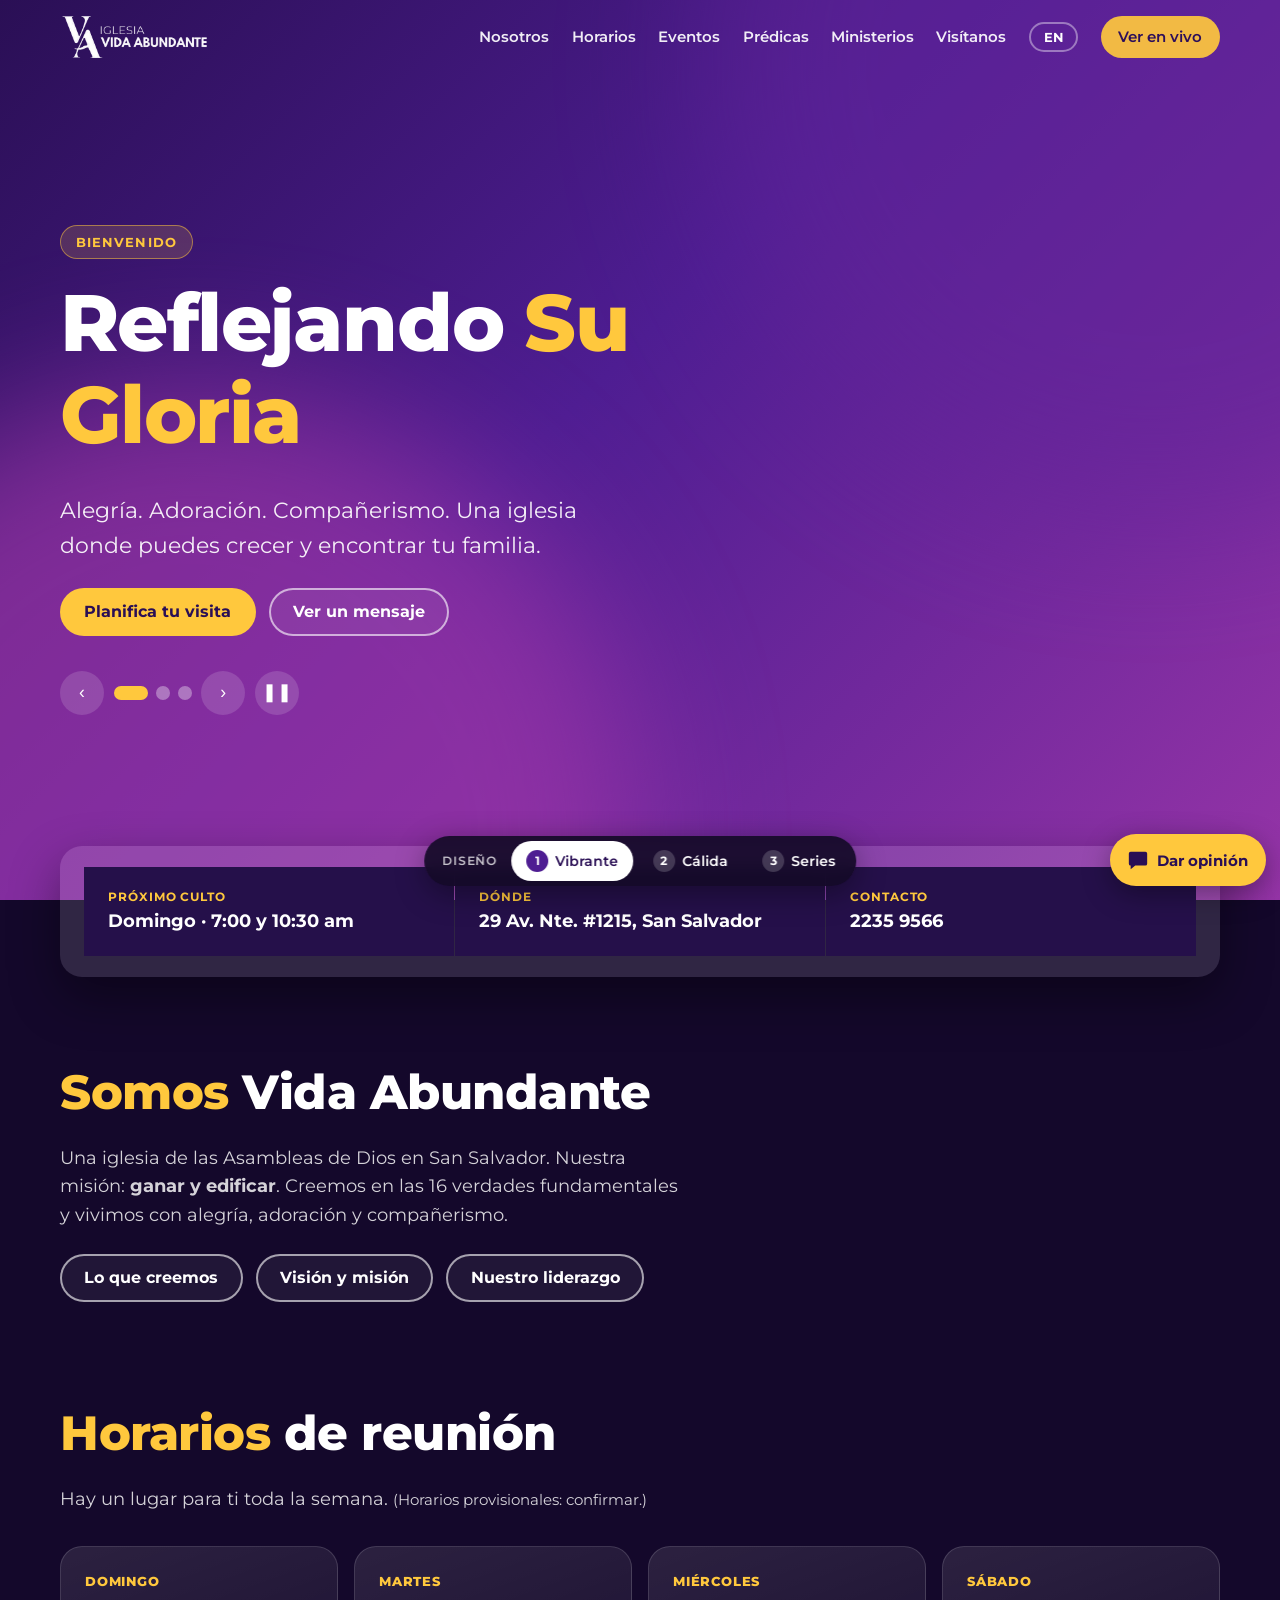
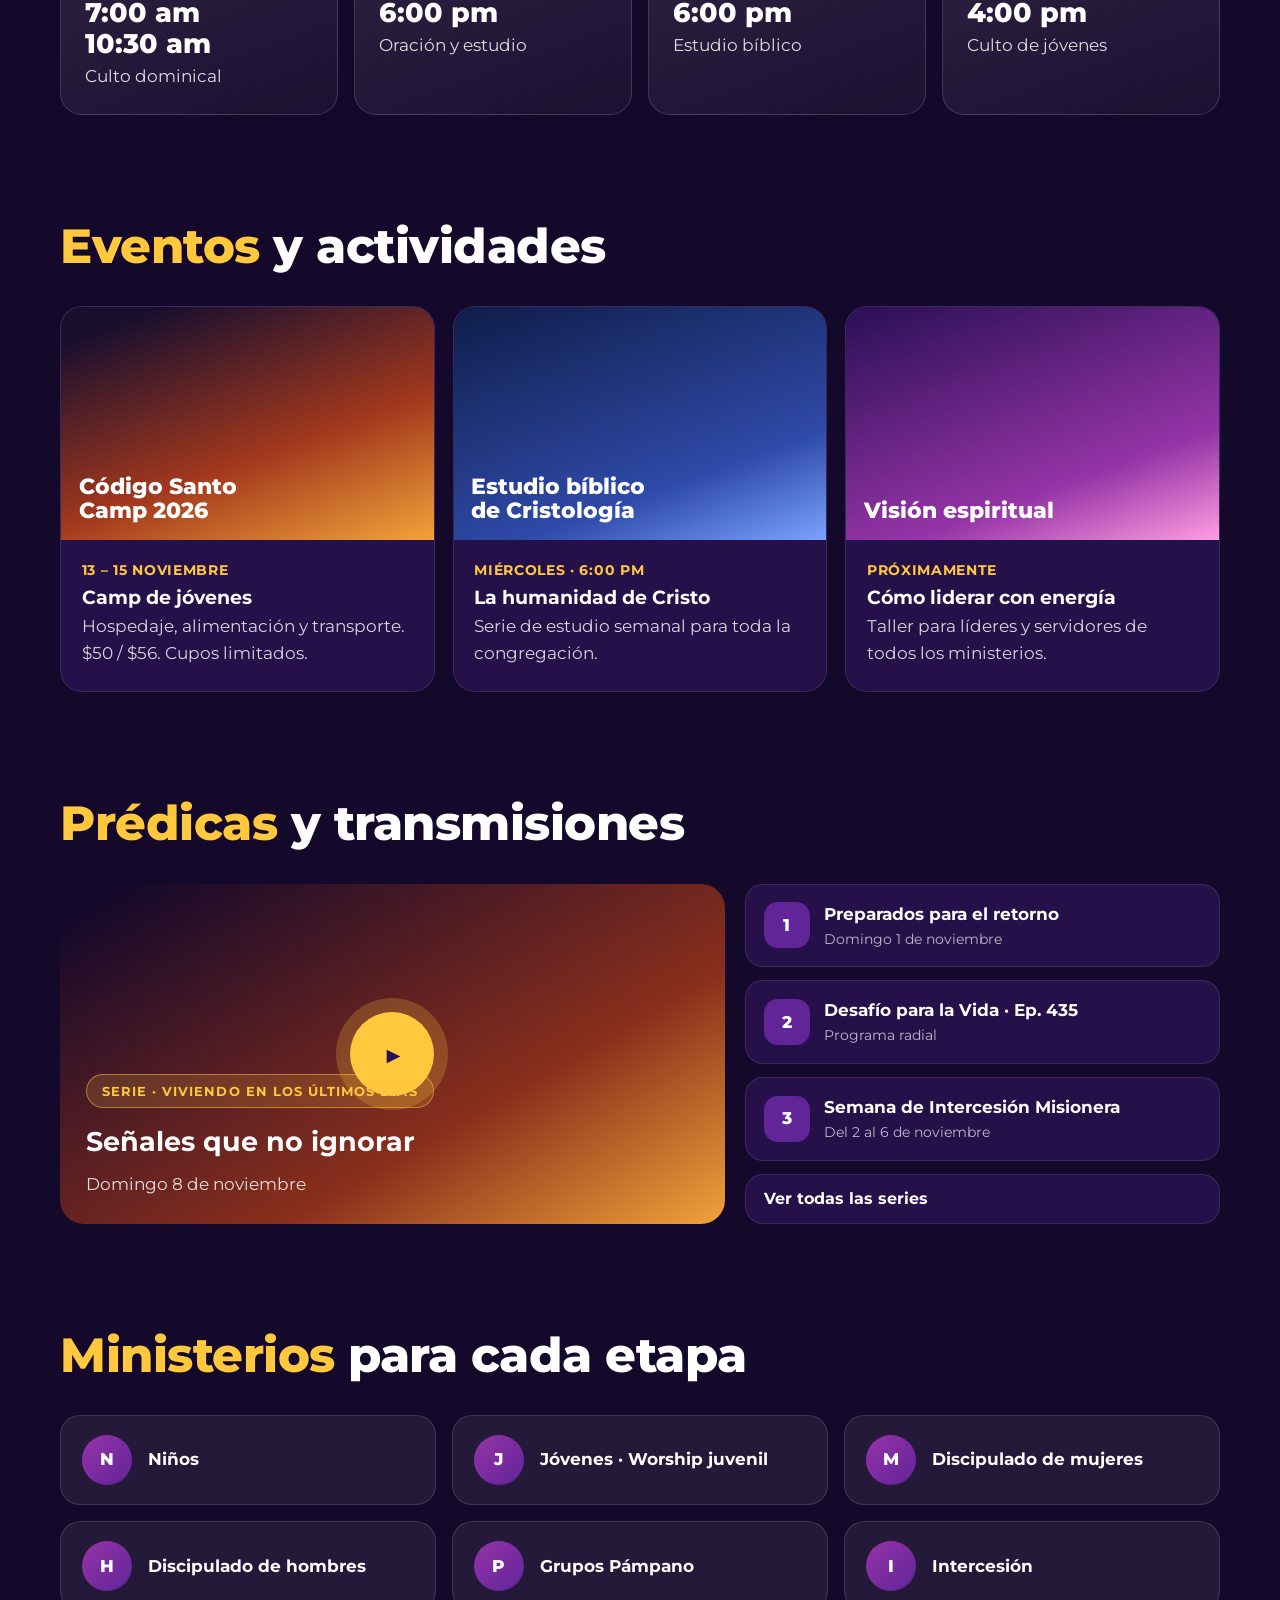
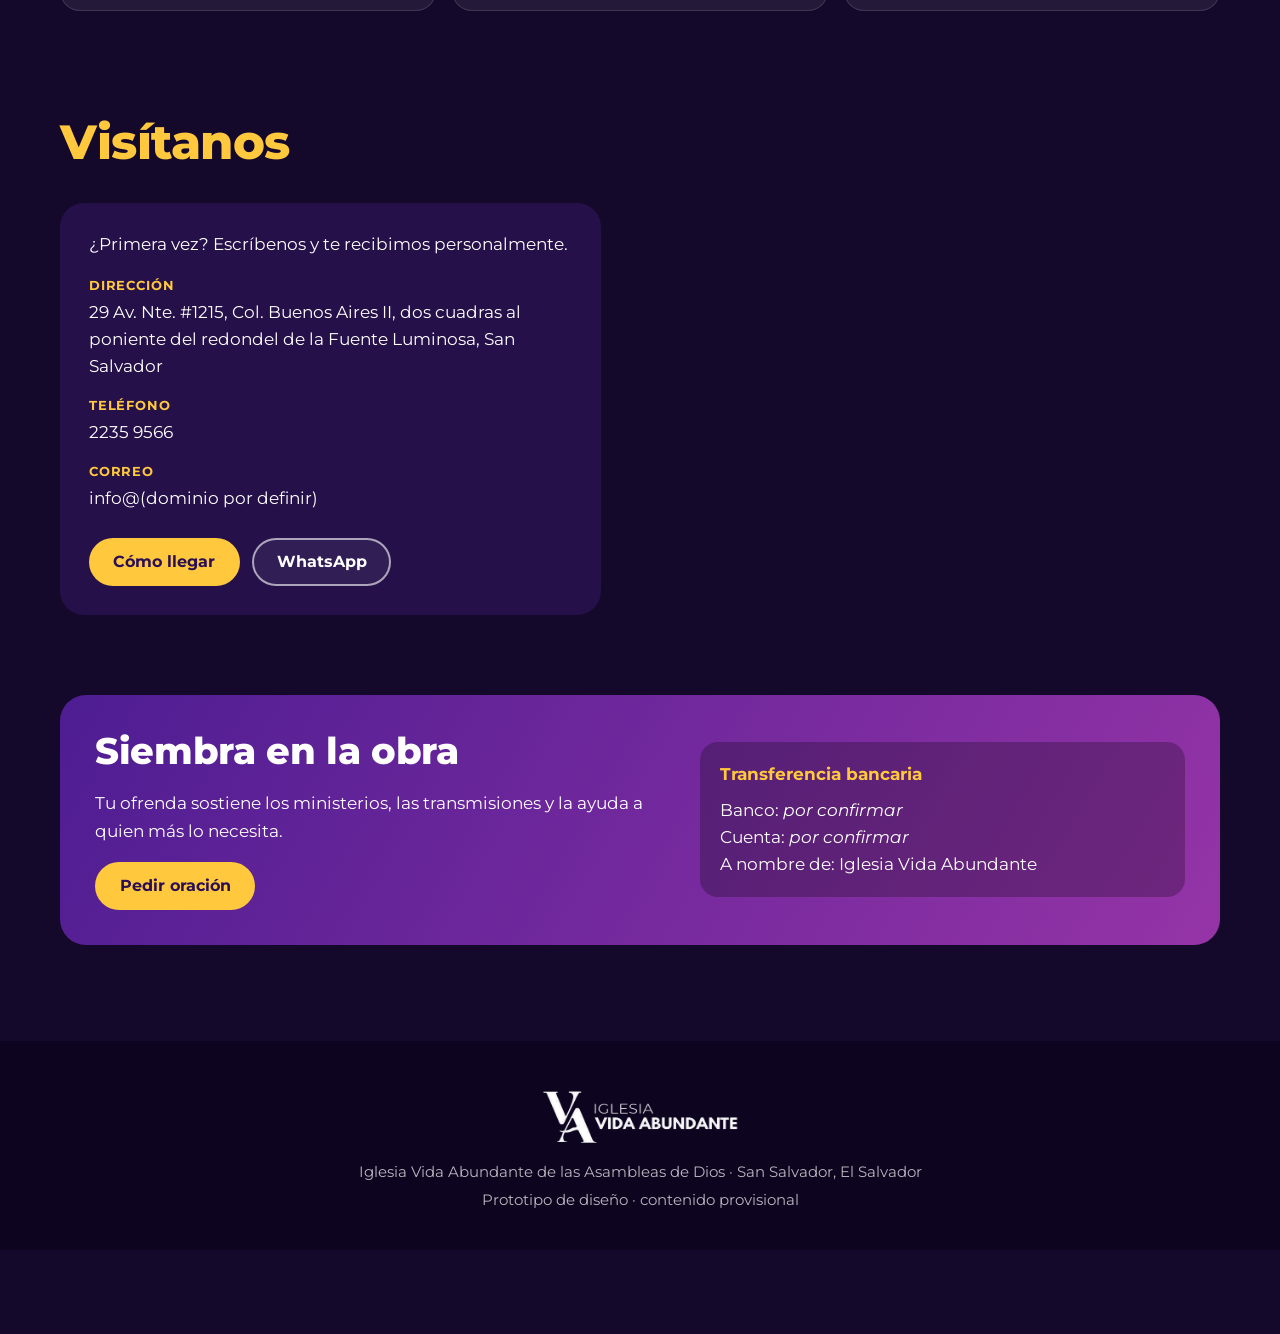
==== index.html @ 7a9b0d8e "Prototipos iniciales de la home: 3 versiones, selector y burbuja de feedback Co-Authored-By: Claude " ====
<!doctype html>
<html lang="es">
<head>
<meta charset="utf-8">
<meta name="viewport" content="width=device-width,initial-scale=1">
<meta name="robots" content="noindex,nofollow">
<title>Vida Abundante · Prototipos</title>
<noscript><meta http-equiv="refresh" content="0;url=home-vibrante.html"></noscript>
<script>
  var v = 'vibrante';
  try { var s = localStorage.getItem('va-version'); if (['vibrante','calida','series'].indexOf(s) > -1) v = s; } catch (e) {}
  location.replace('home-' + v + '.html');
</script>
</head>
<body><p><a href="home-vibrante.html">Ir a la versión 1</a> · <a href="home-calida.html">2</a> · <a href="home-series.html">3</a></p></body>
</html>
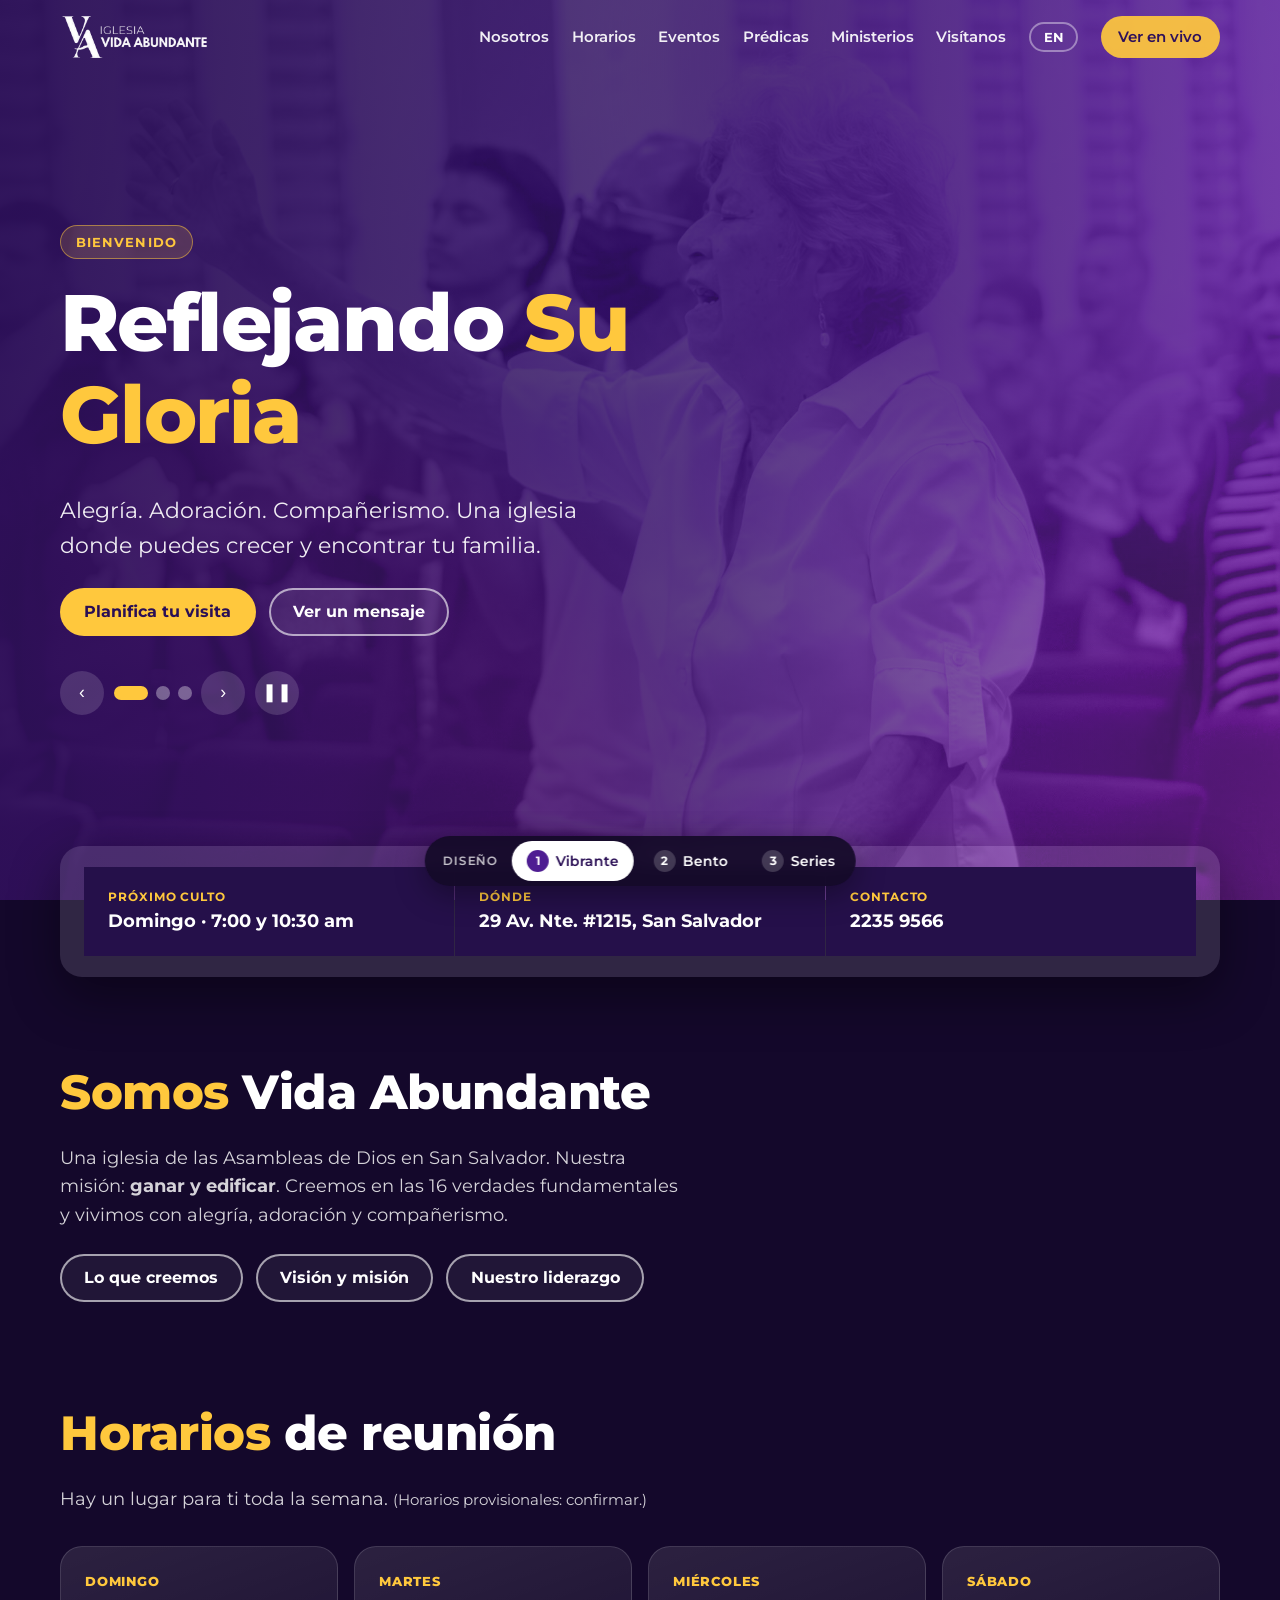
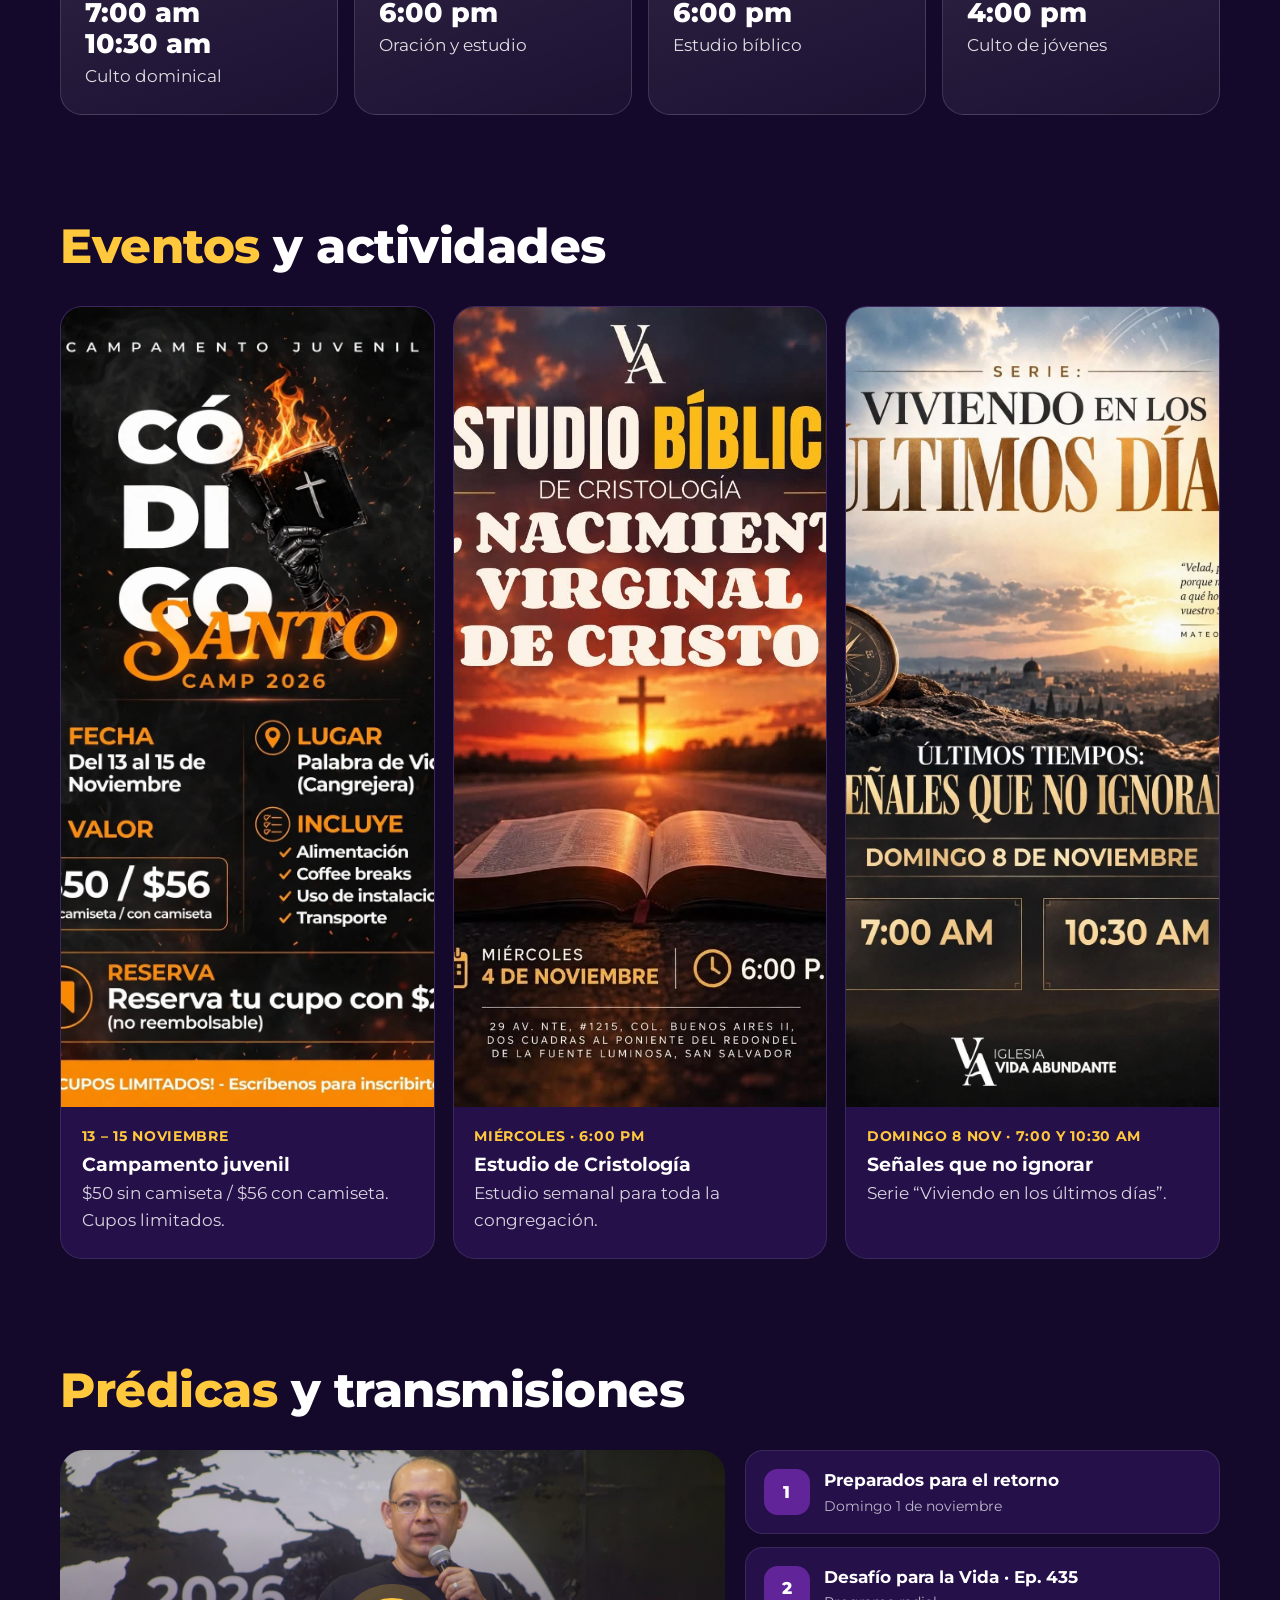
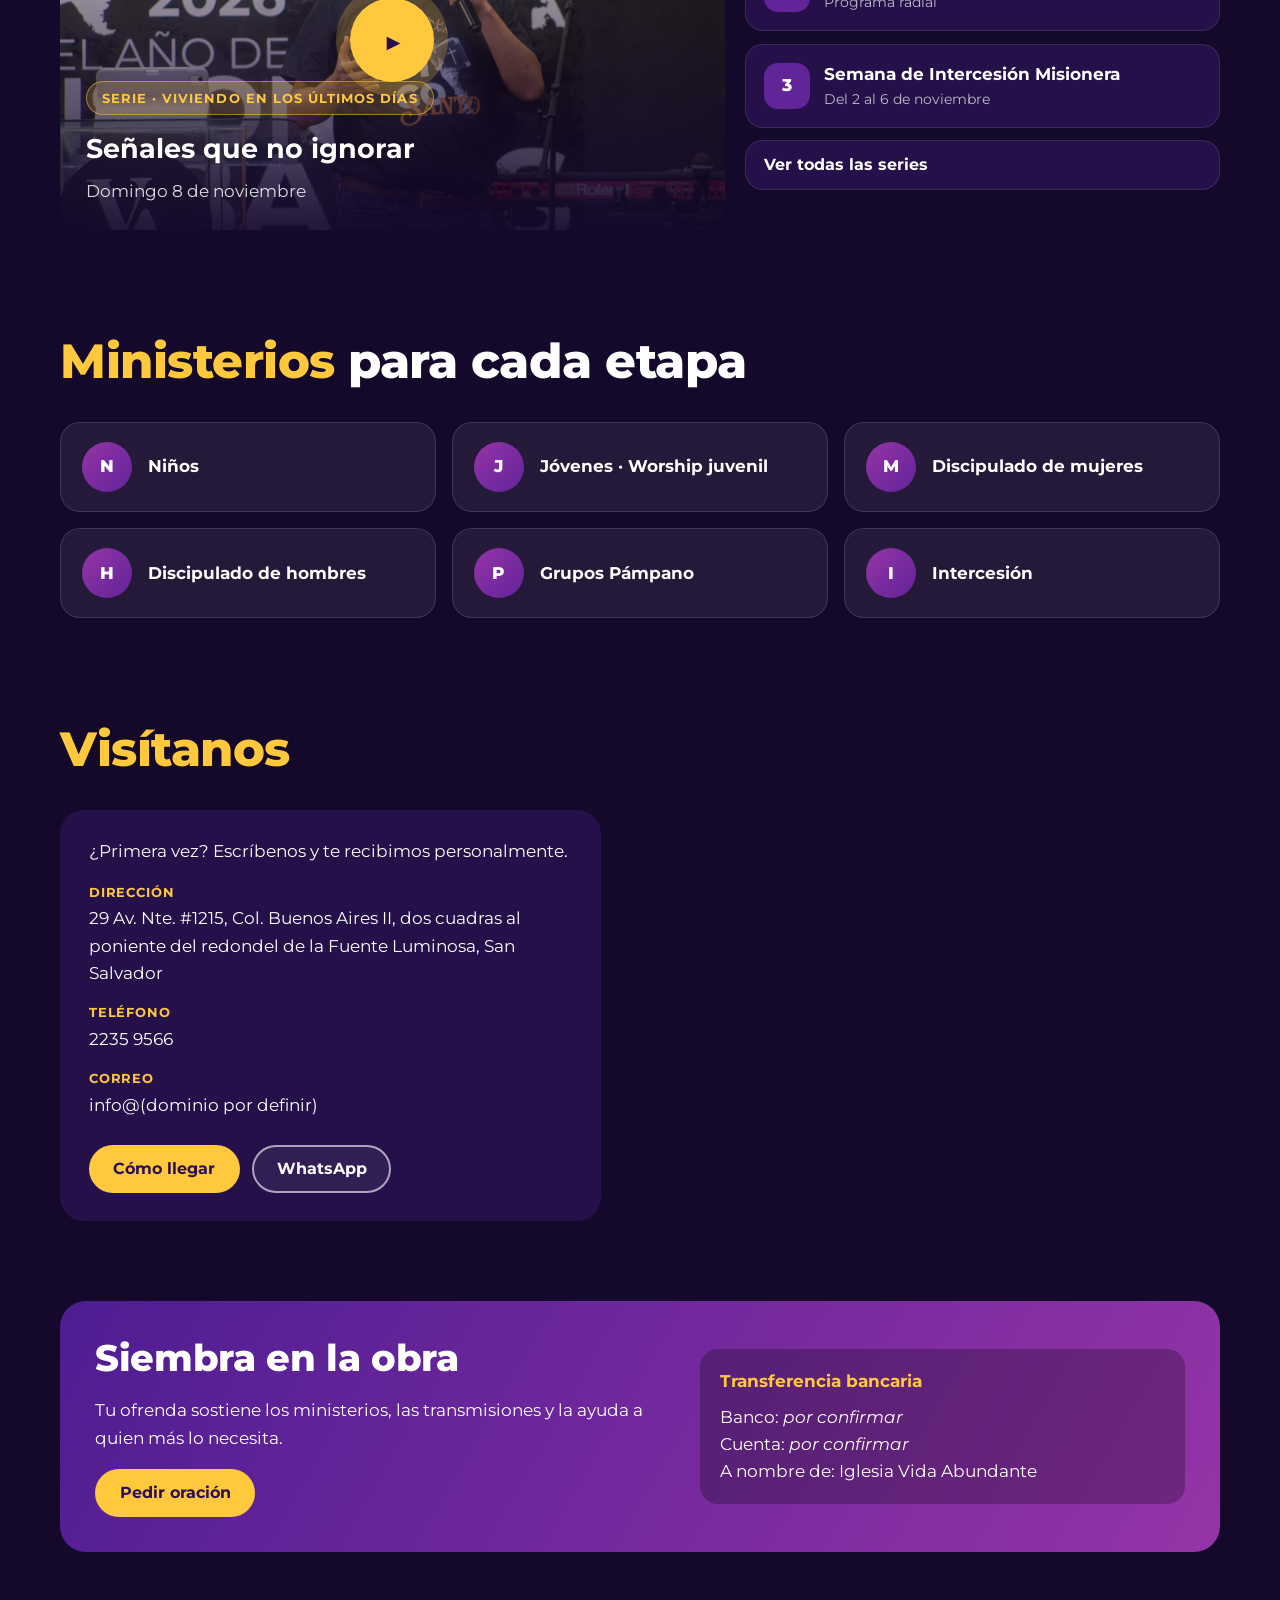
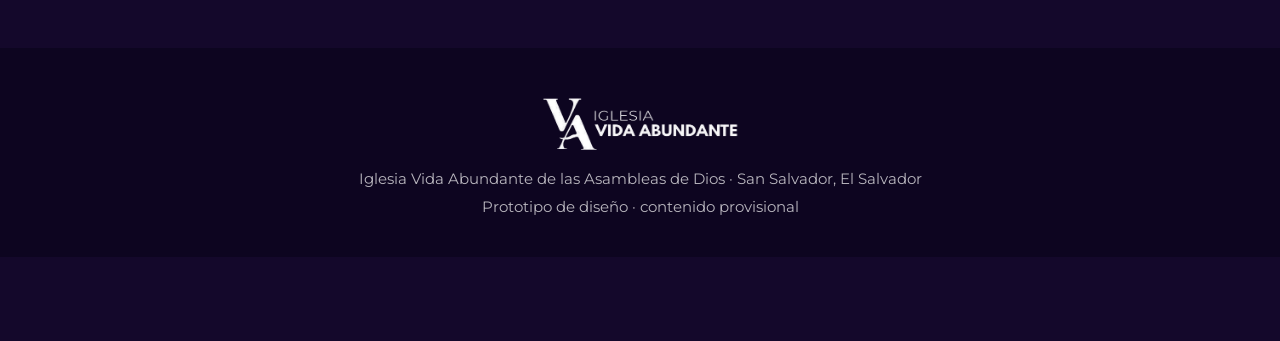
==== commit 51018fbb: "Reemplazar la version Calida por Bento (de un vistazo) Co-Authored-By: Claude Sonnet 5.5 <noreply@an" ====
--- a/index.html
+++ b/index.html
@@ -8,9 +8,9 @@
 <noscript><meta http-equiv="refresh" content="0;url=home-vibrante.html"></noscript>
 <script>
   var v = 'vibrante';
-  try { var s = localStorage.getItem('va-version'); if (['vibrante','calida','series'].indexOf(s) > -1) v = s; } catch (e) {}
+  try { var s = localStorage.getItem('va-version'); if (['vibrante','bento','series'].indexOf(s) > -1) v = s; } catch (e) {}
   location.replace('home-' + v + '.html');
 </script>
 </head>
-<body><p><a href="home-vibrante.html">Ir a la versión 1</a> · <a href="home-calida.html">2</a> · <a href="home-series.html">3</a></p></body>
+<body><p><a href="home-vibrante.html">Ir a la versión 1</a> · <a href="home-bento.html">2</a> · <a href="home-series.html">3</a></p></body>
 </html>
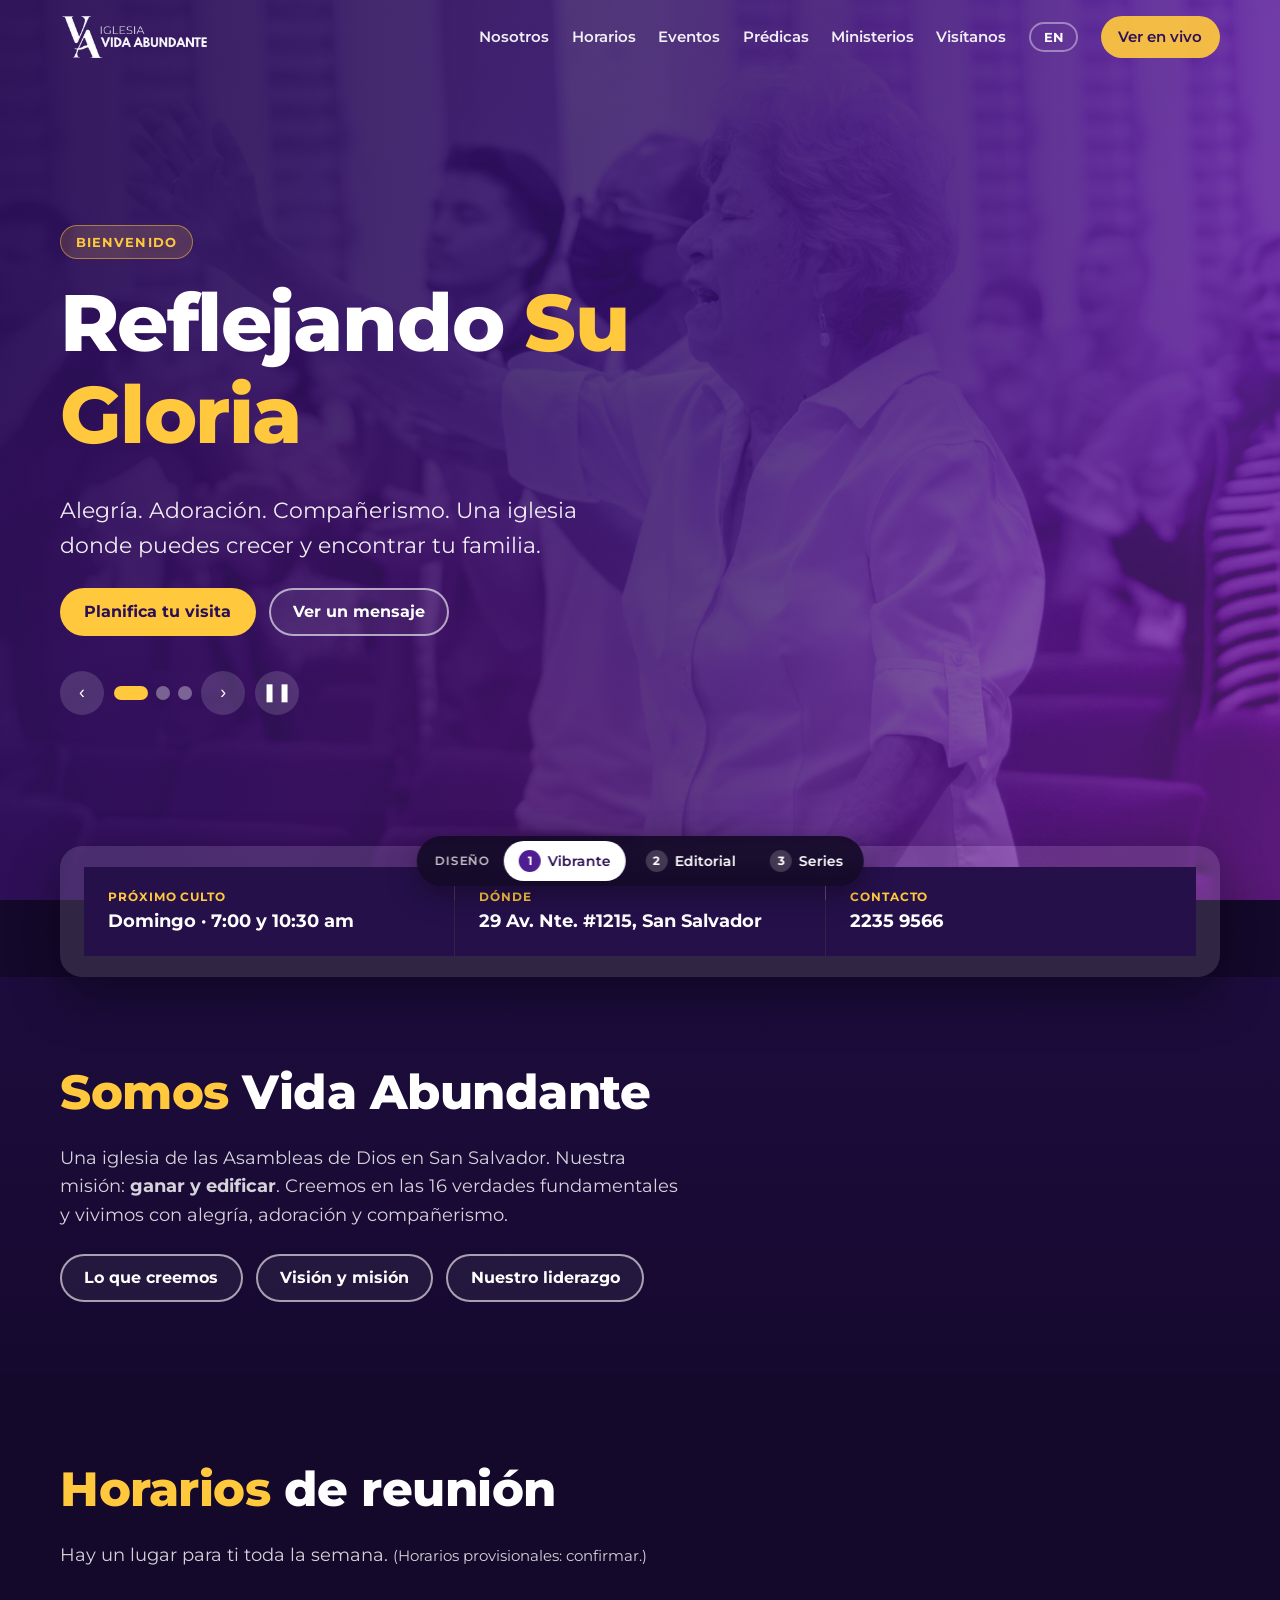
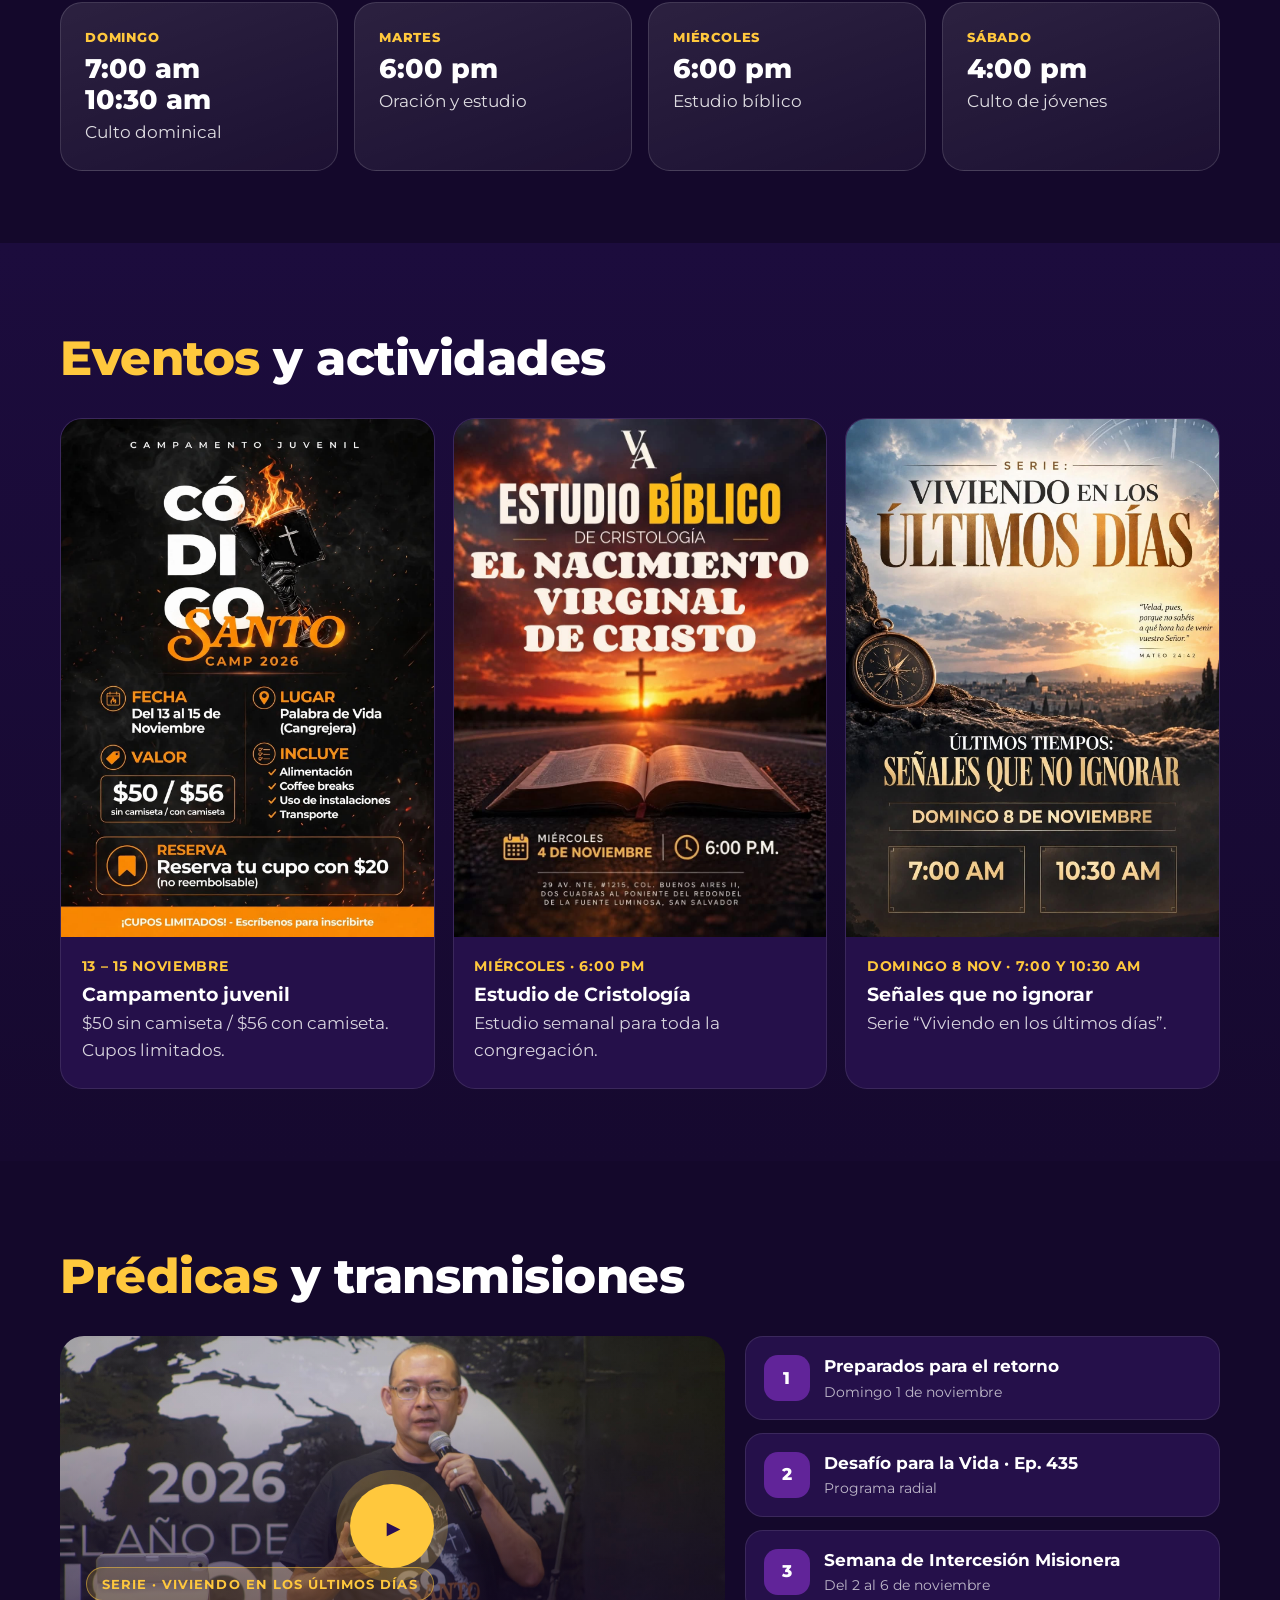
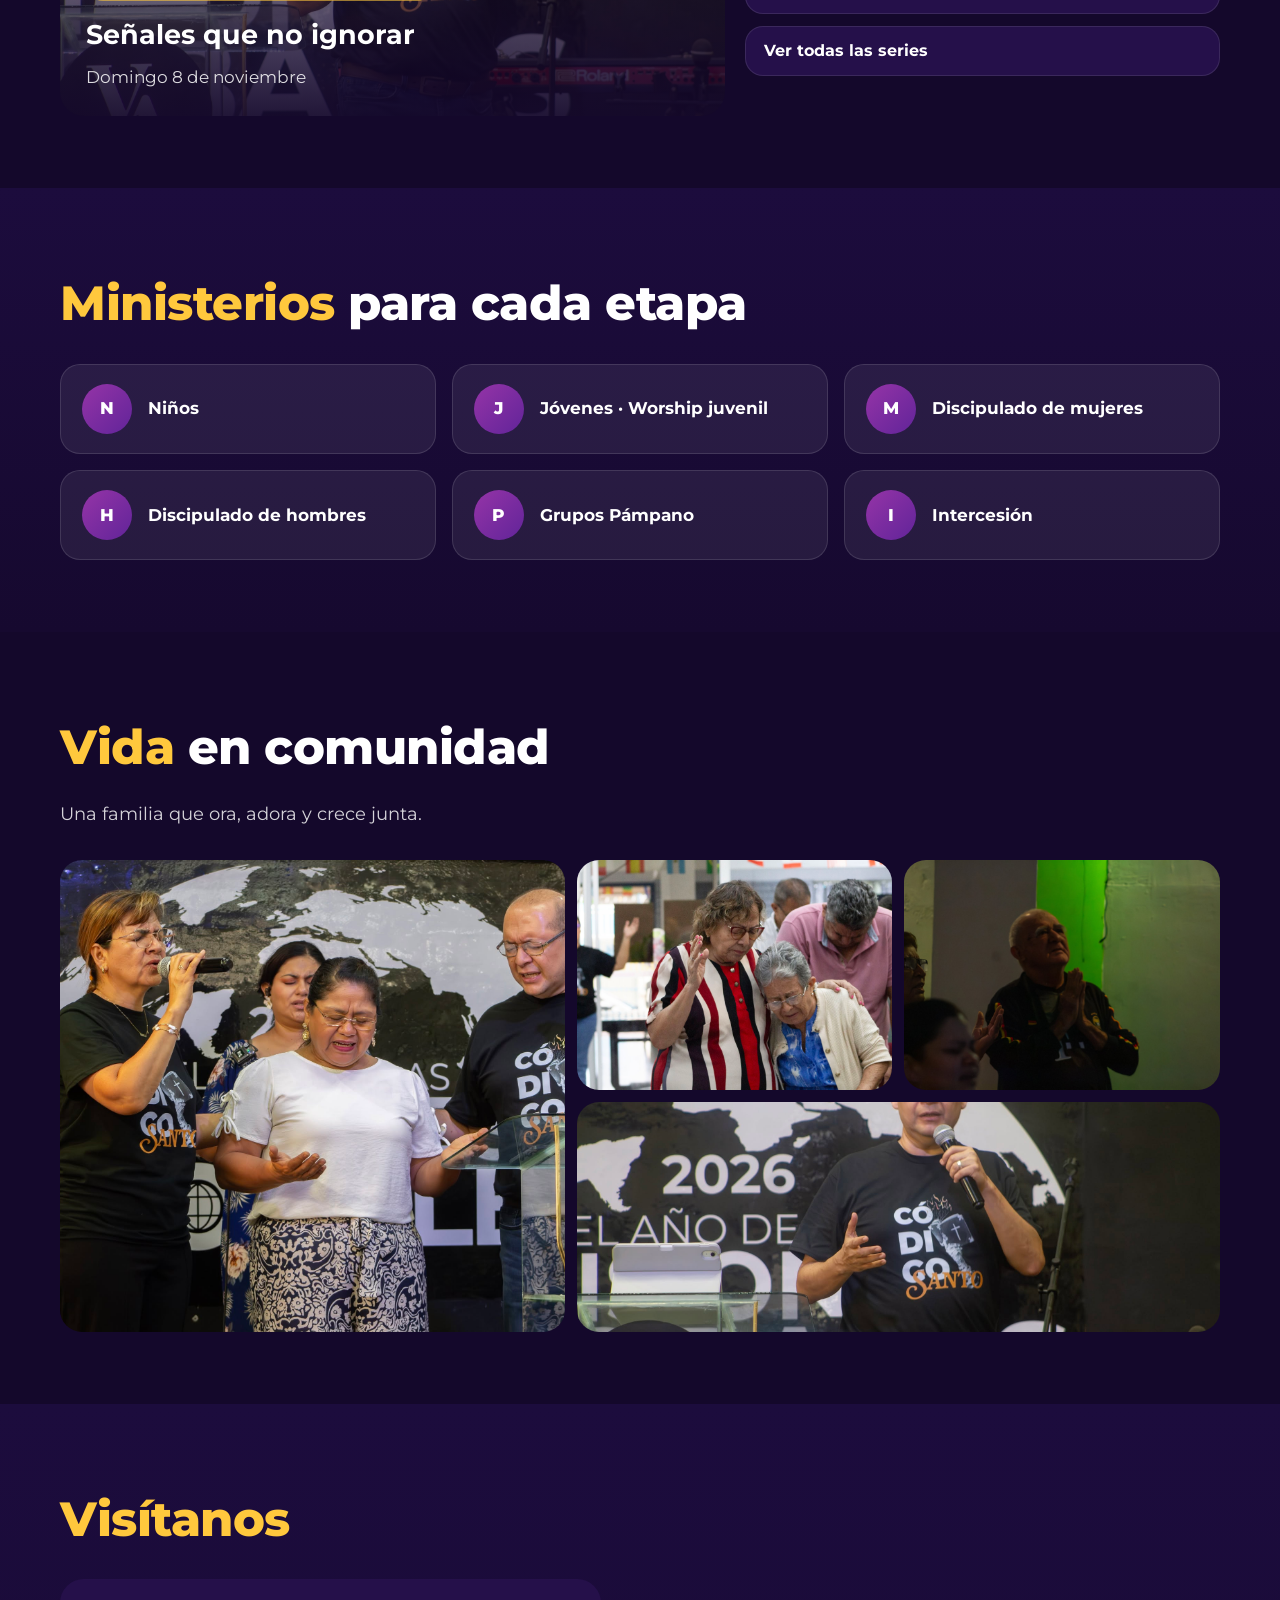
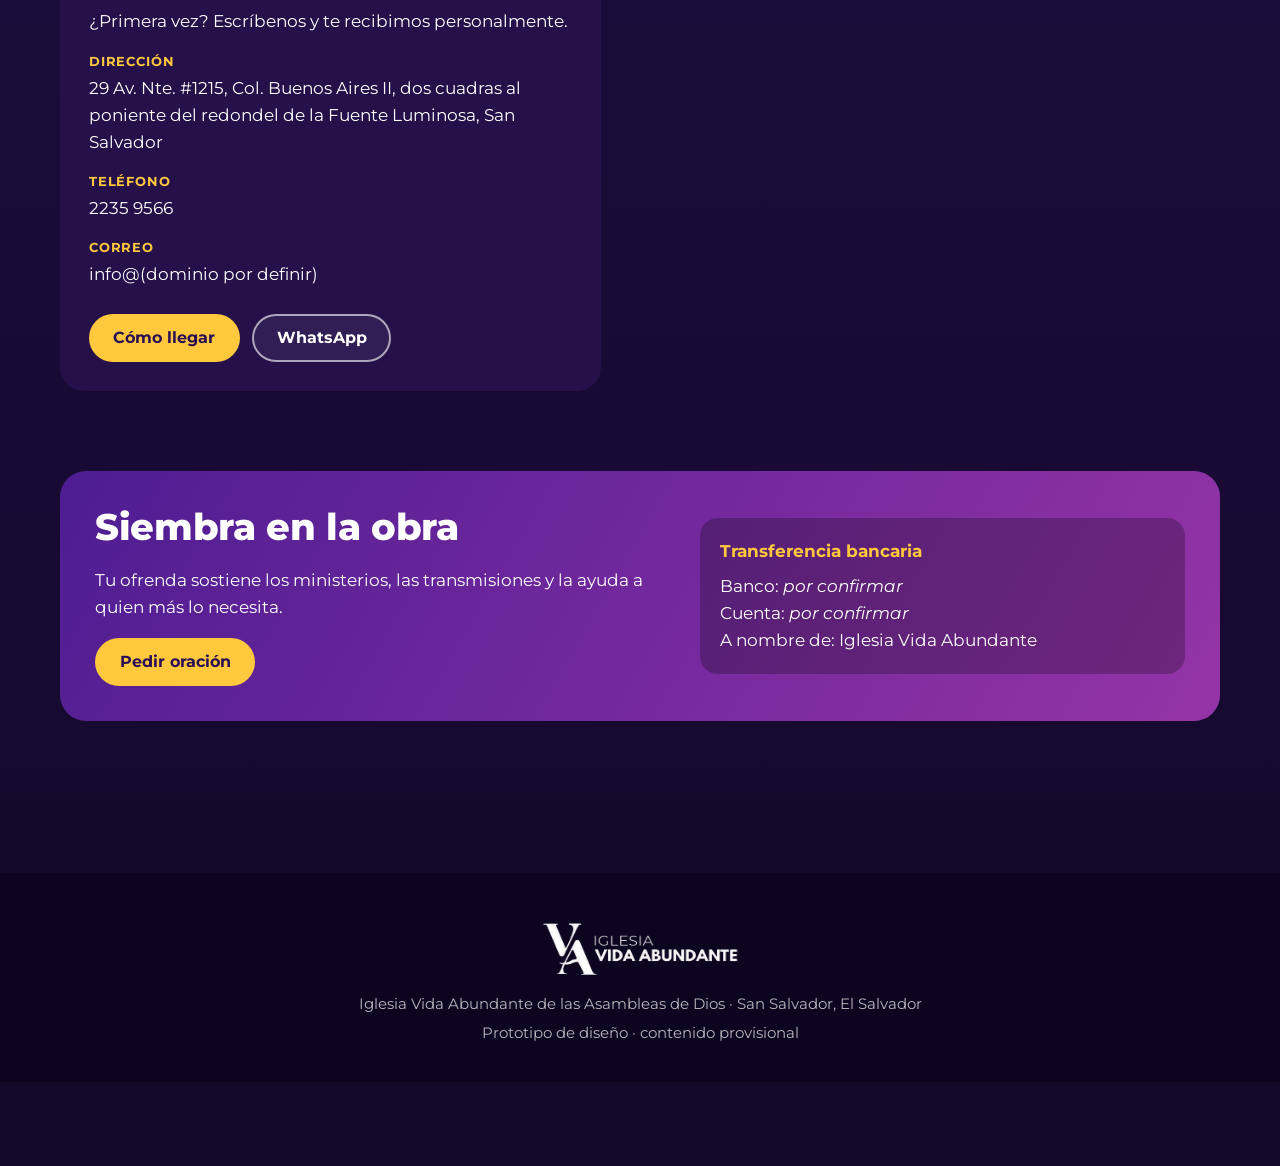
==== commit 801ed528: "Reemplazar Bento por Editorial luminoso (claro, fotografico, titulares serif) Co-Authored-By: Claude" ====
--- a/index.html
+++ b/index.html
@@ -8,9 +8,9 @@
 <noscript><meta http-equiv="refresh" content="0;url=home-vibrante.html"></noscript>
 <script>
   var v = 'vibrante';
-  try { var s = localStorage.getItem('va-version'); if (['vibrante','bento','series'].indexOf(s) > -1) v = s; } catch (e) {}
+  try { var s = localStorage.getItem('va-version'); if (['vibrante','editorial','series'].indexOf(s) > -1) v = s; } catch (e) {}
   location.replace('home-' + v + '.html');
 </script>
 </head>
-<body><p><a href="home-vibrante.html">Ir a la versión 1</a> · <a href="home-bento.html">2</a> · <a href="home-series.html">3</a></p></body>
+<body><p><a href="home-vibrante.html">Ir a la versión 1</a> · <a href="home-editorial.html">2</a> · <a href="home-series.html">3</a></p></body>
 </html>
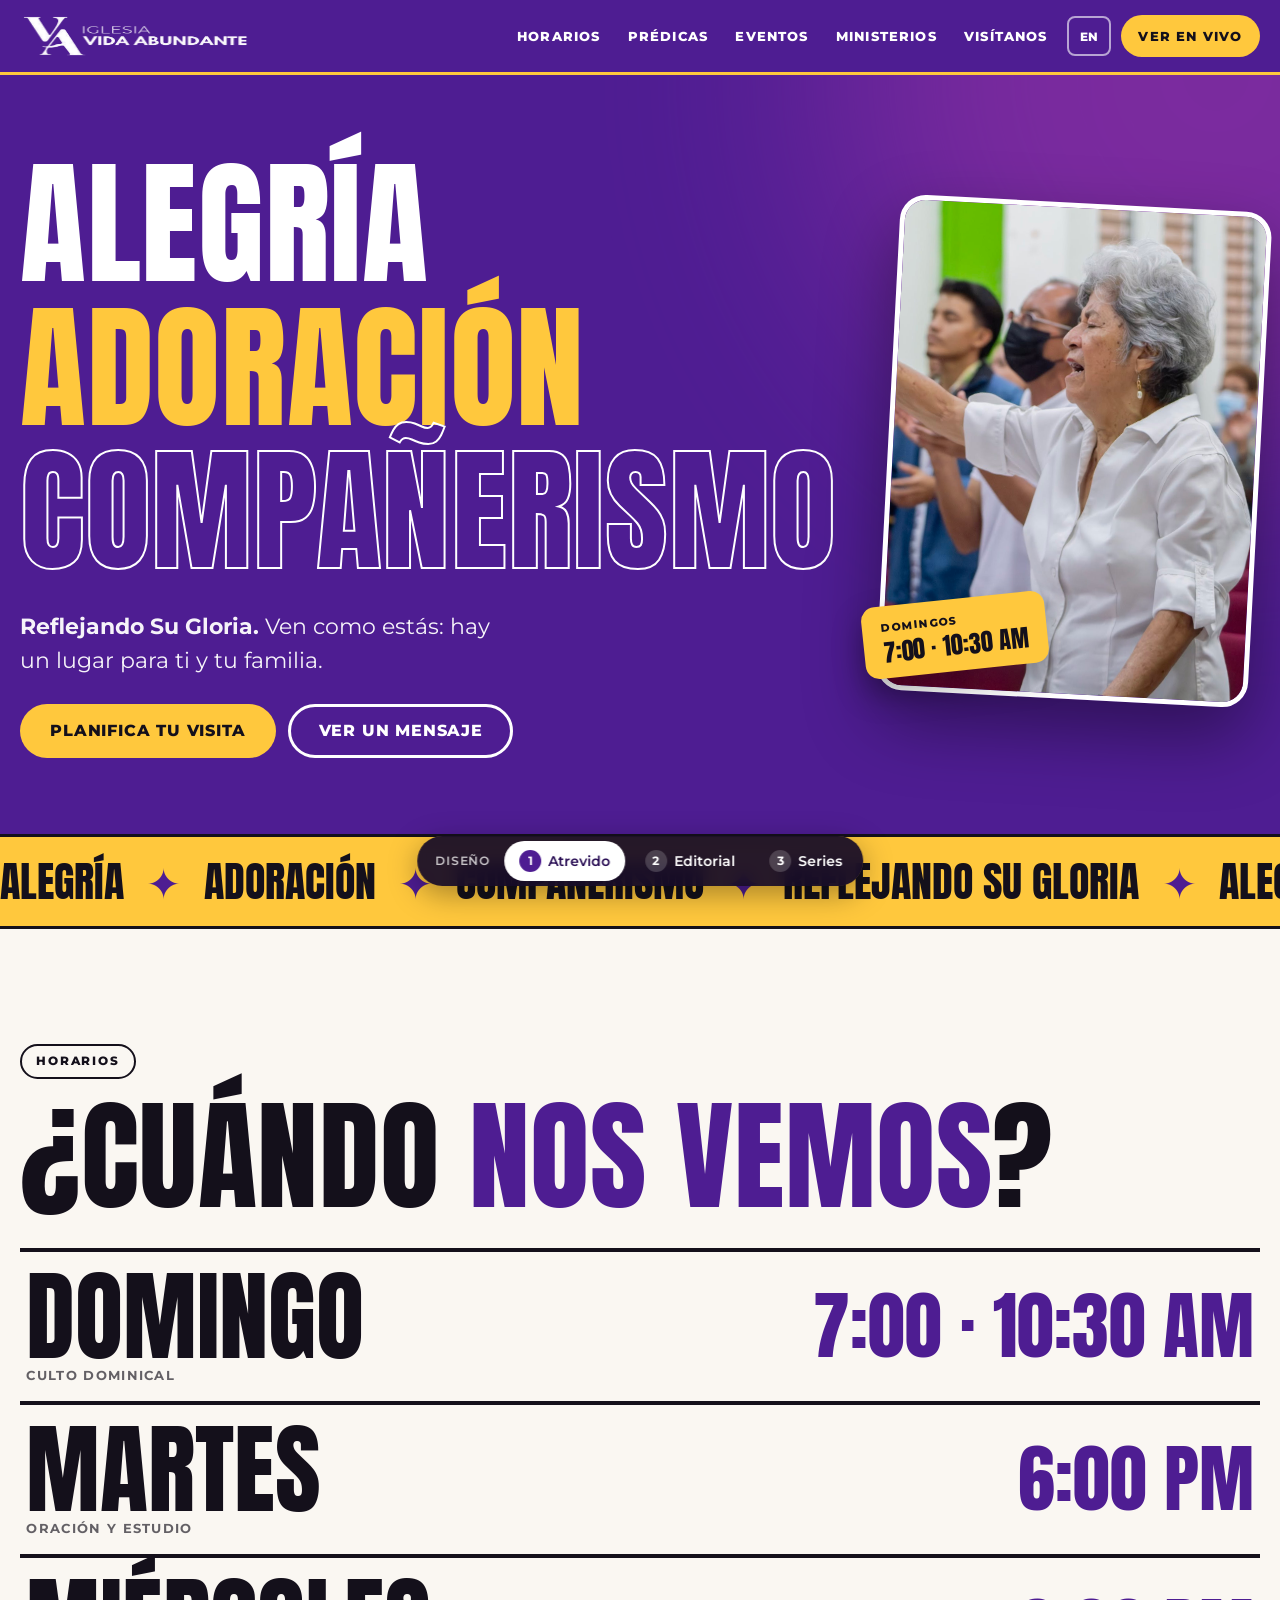
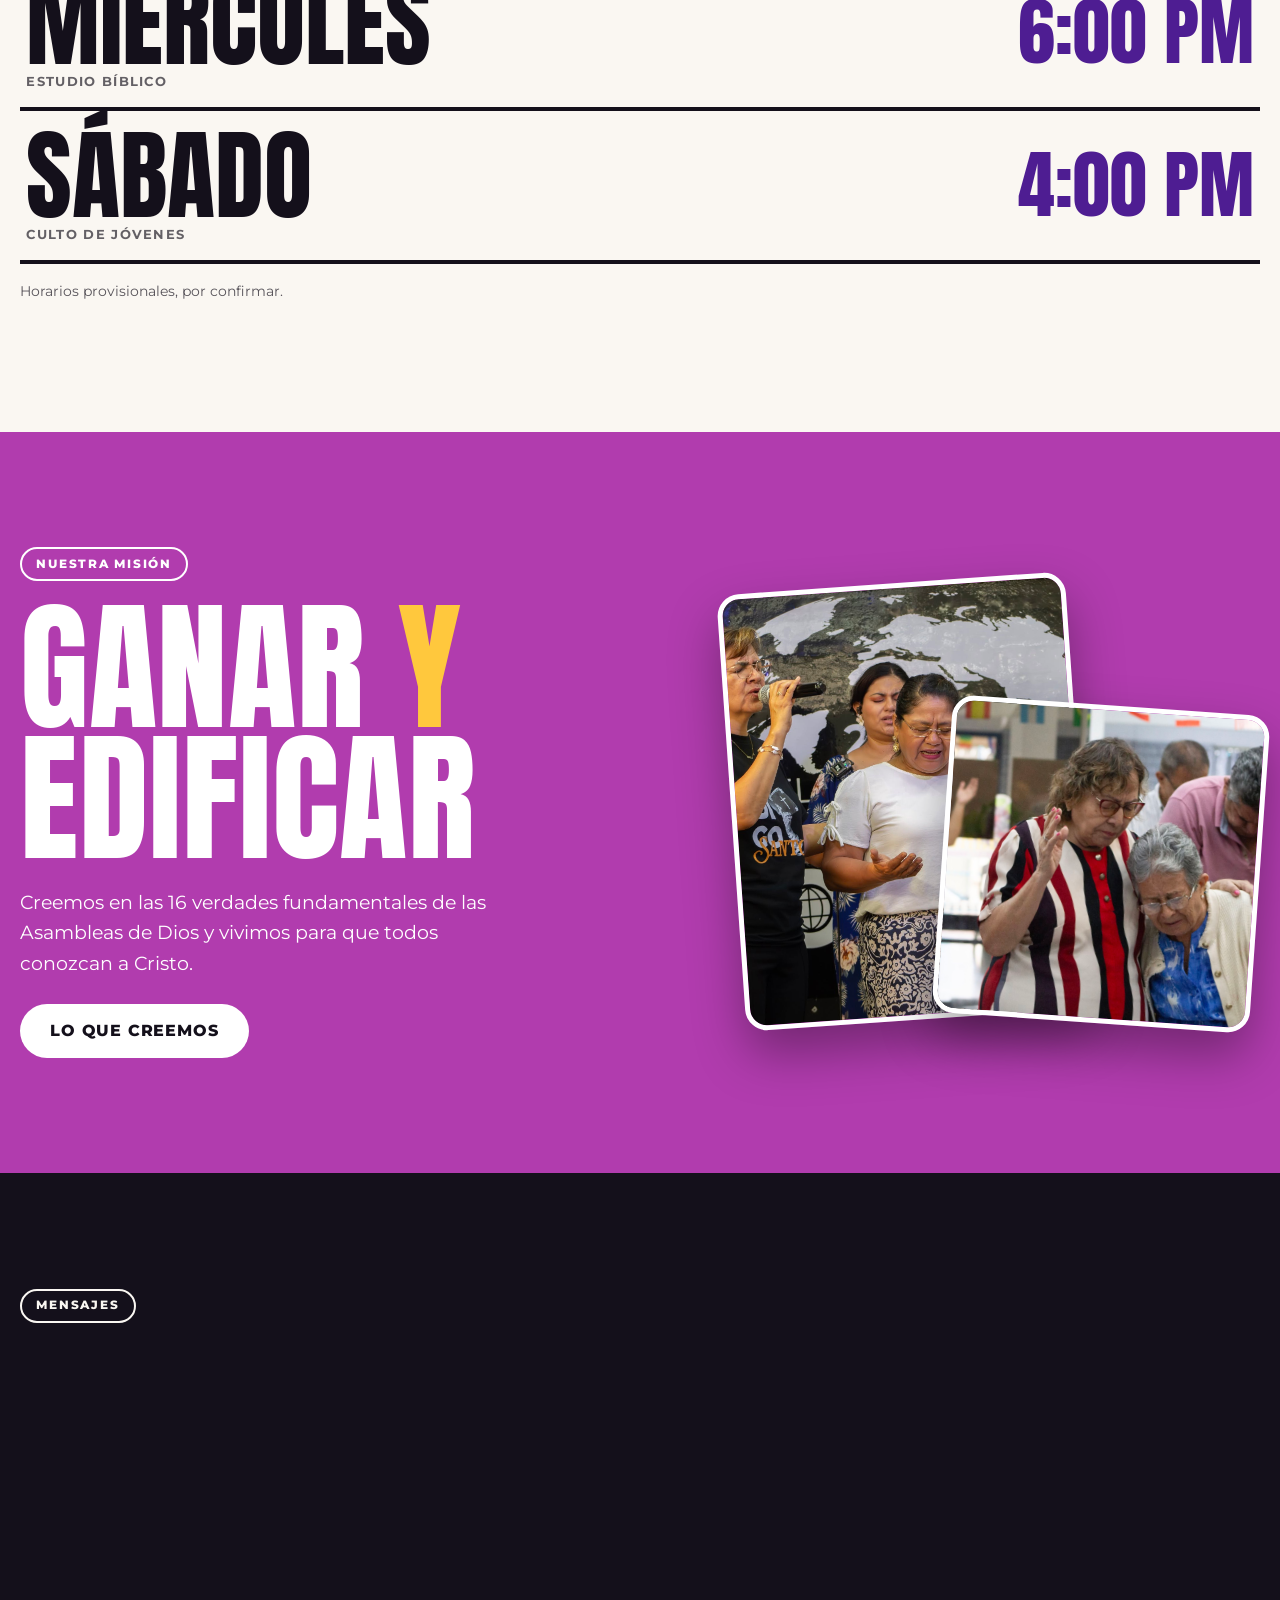
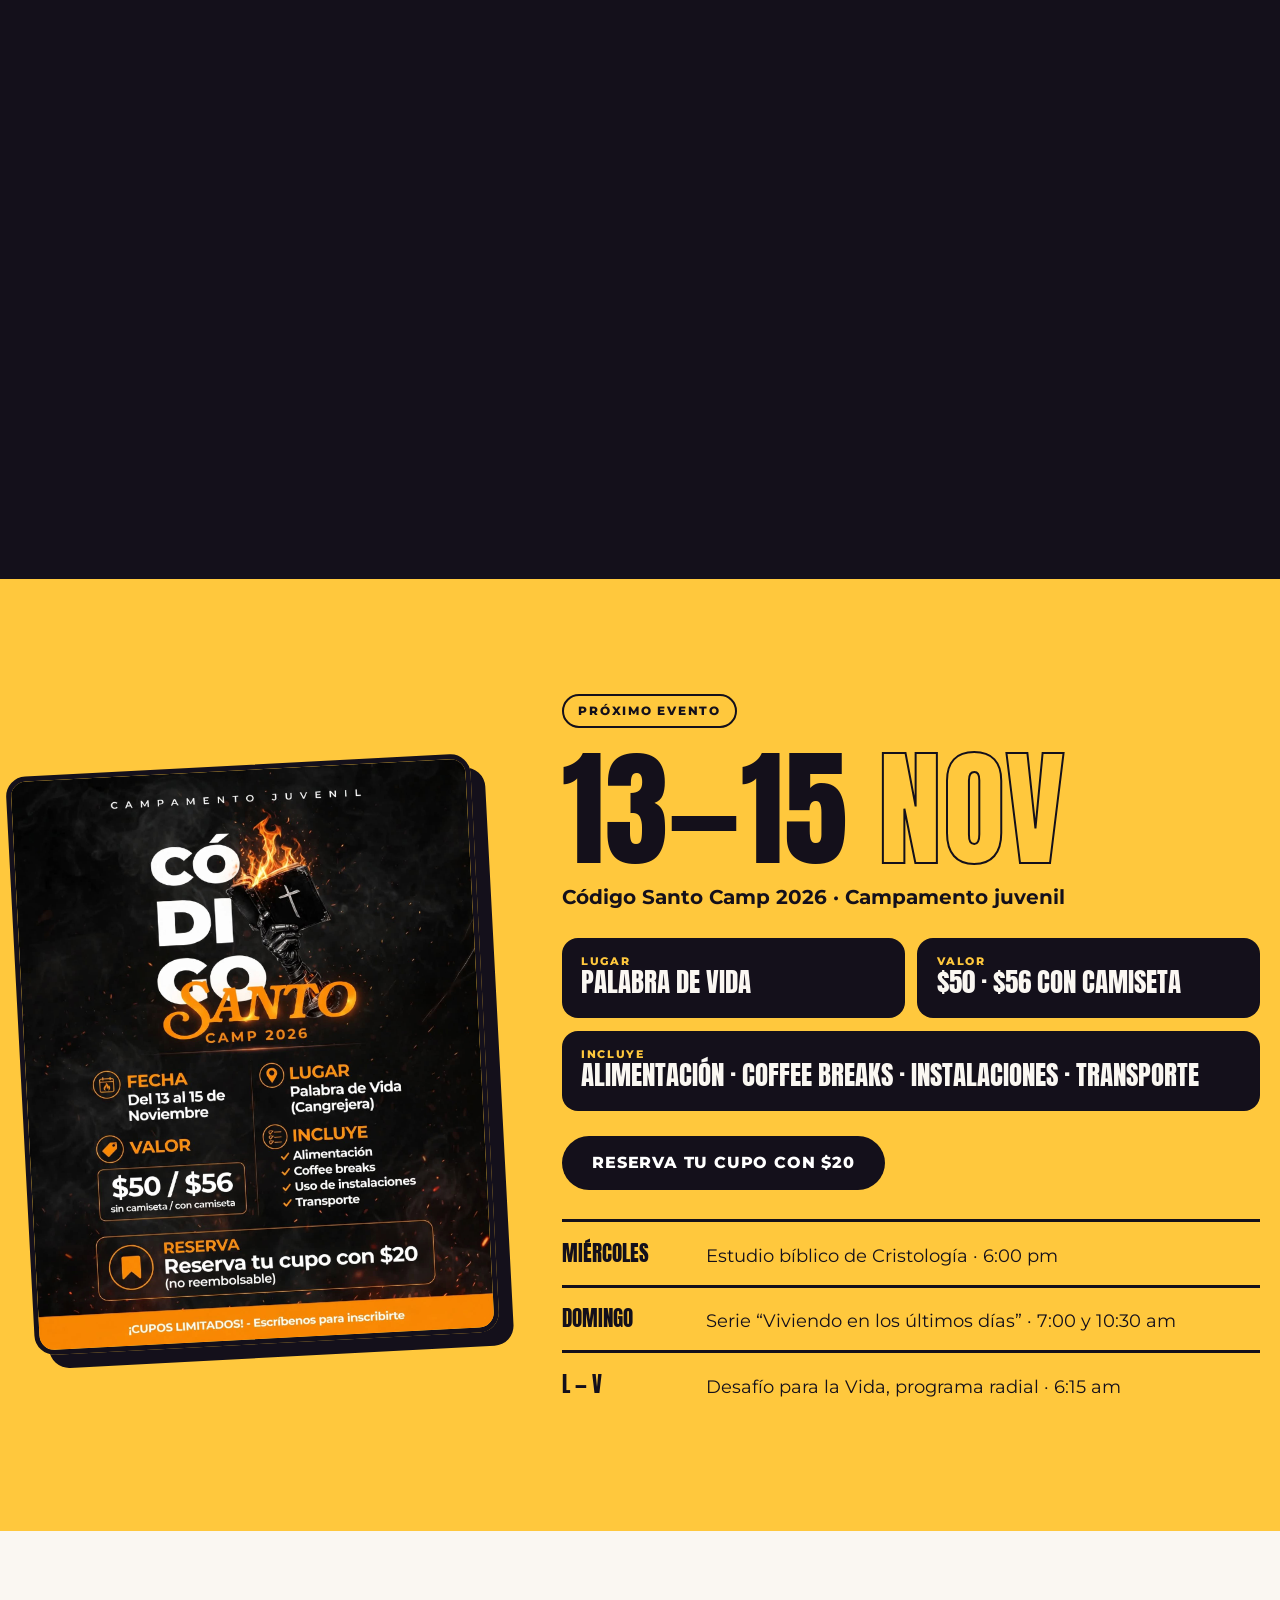
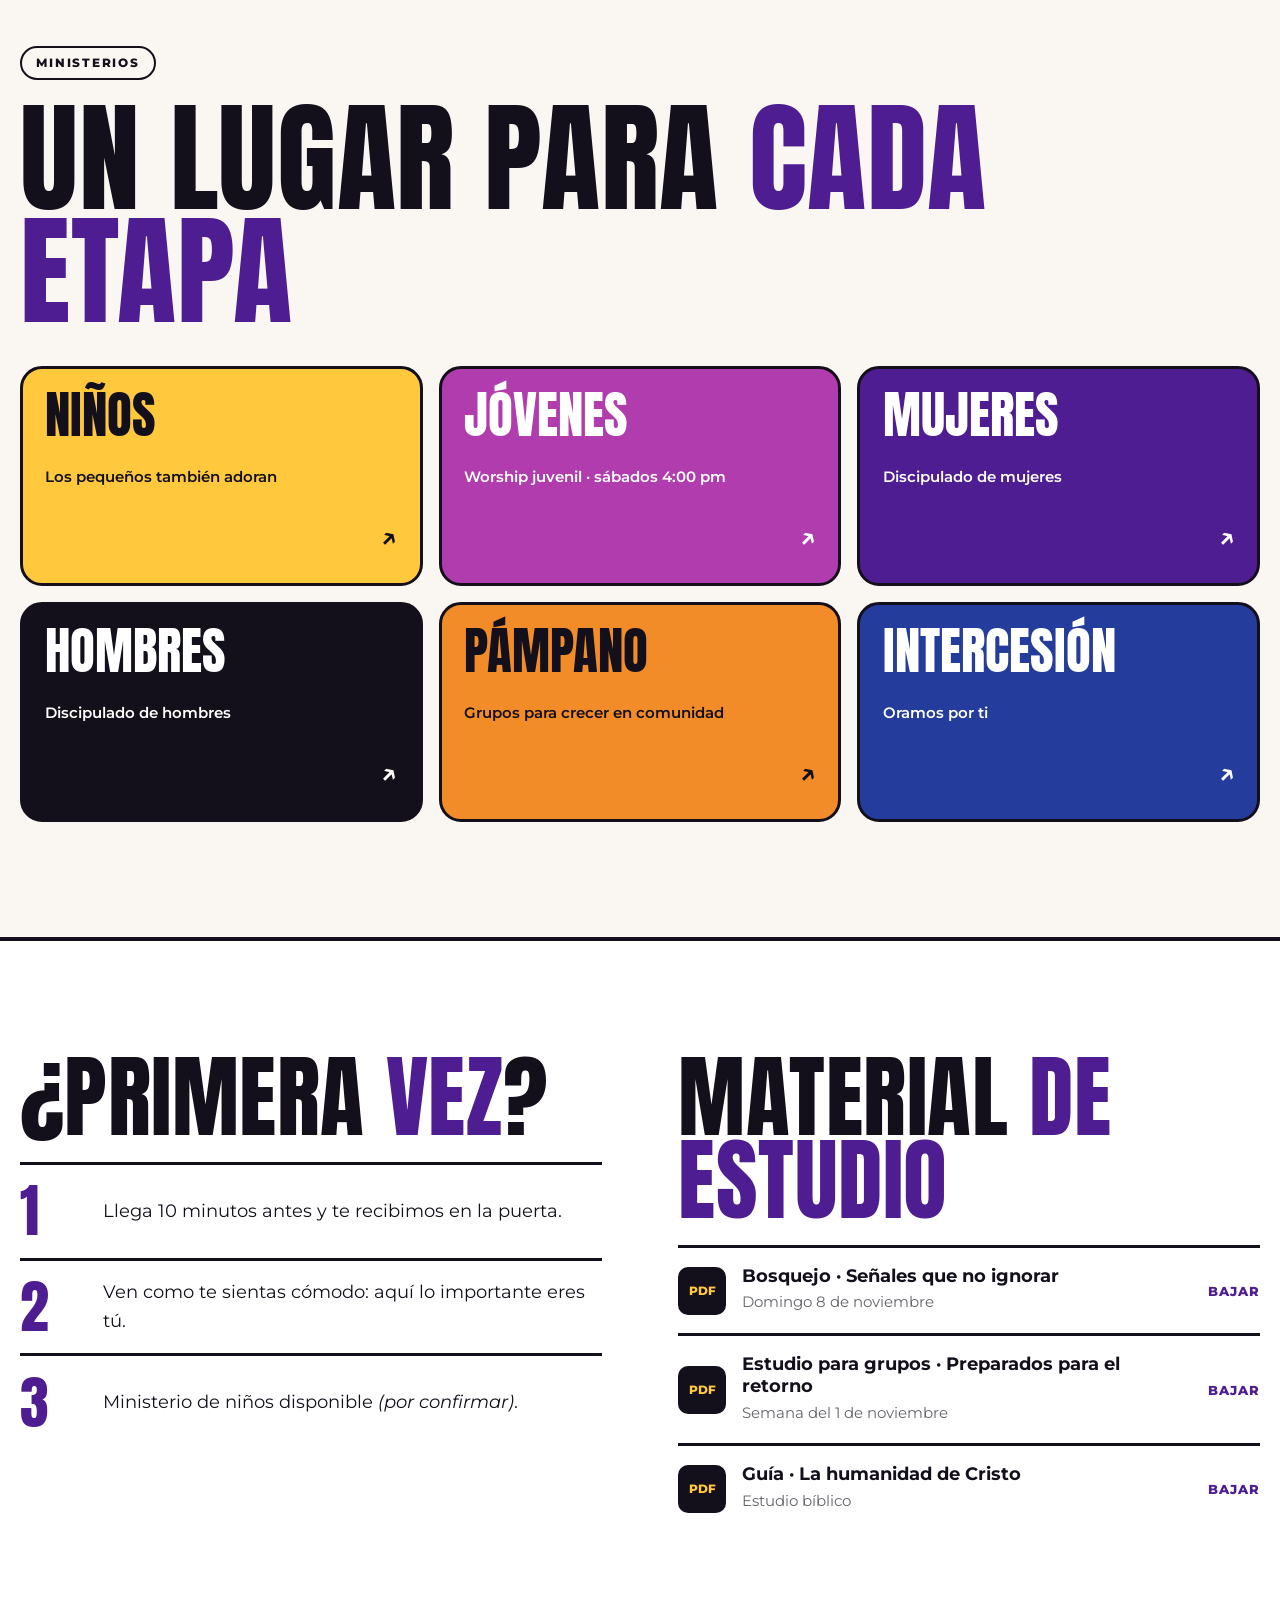
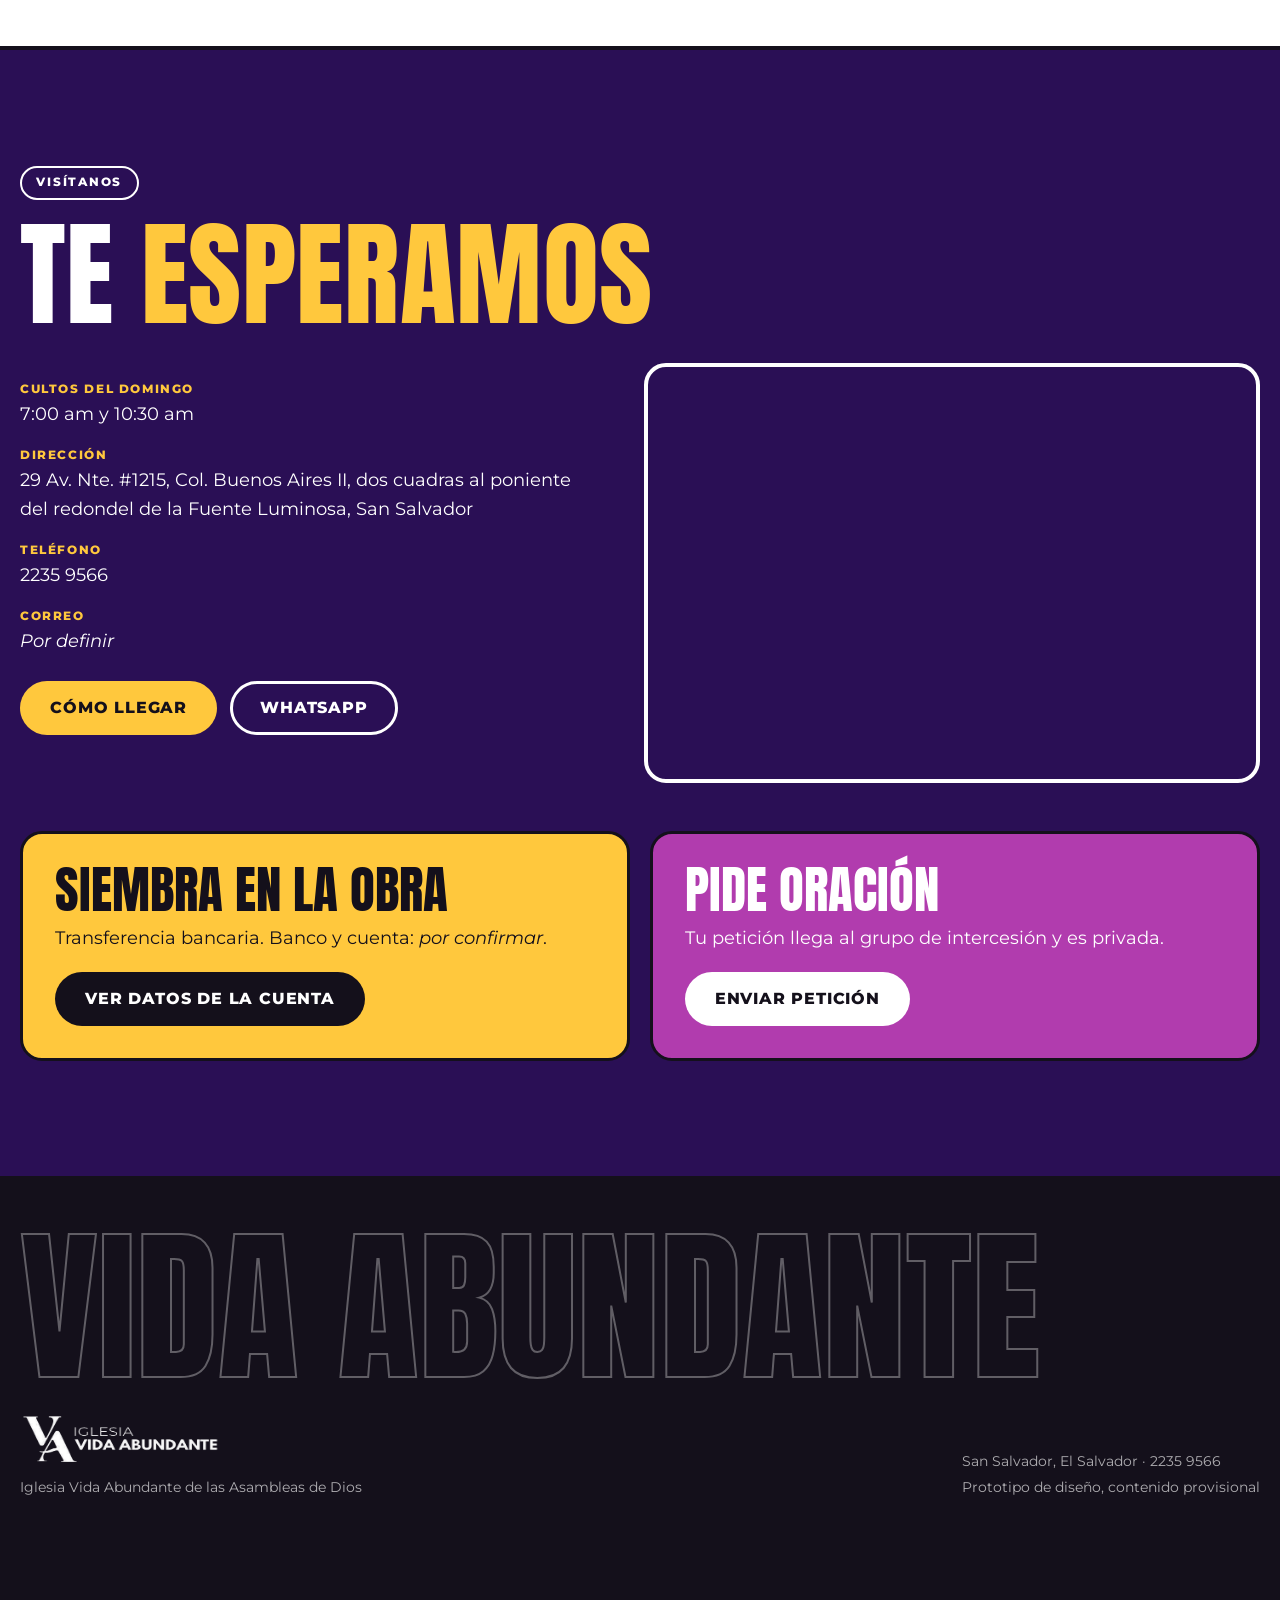
==== commit bcc6926d: "Reemplazar Vibrante por Tipografico atrevido (letras enormes, bloques de color) Co-Authored-By: Clau" ====
--- a/index.html
+++ b/index.html
@@ -5,12 +5,12 @@
 <meta name="viewport" content="width=device-width,initial-scale=1">
 <meta name="robots" content="noindex,nofollow">
 <title>Vida Abundante · Prototipos</title>
-<noscript><meta http-equiv="refresh" content="0;url=home-vibrante.html"></noscript>
+<noscript><meta http-equiv="refresh" content="0;url=home-atrevido.html"></noscript>
 <script>
-  var v = 'vibrante';
-  try { var s = localStorage.getItem('va-version'); if (['vibrante','editorial','series'].indexOf(s) > -1) v = s; } catch (e) {}
+  var v = 'atrevido';
+  try { var s = localStorage.getItem('va-version'); if (['atrevido','editorial','series'].indexOf(s) > -1) v = s; } catch (e) {}
   location.replace('home-' + v + '.html');
 </script>
 </head>
-<body><p><a href="home-vibrante.html">Ir a la versión 1</a> · <a href="home-editorial.html">2</a> · <a href="home-series.html">3</a></p></body>
+<body><p><a href="home-atrevido.html">Ir a la versión 1</a> · <a href="home-editorial.html">2</a> · <a href="home-series.html">3</a></p></body>
 </html>
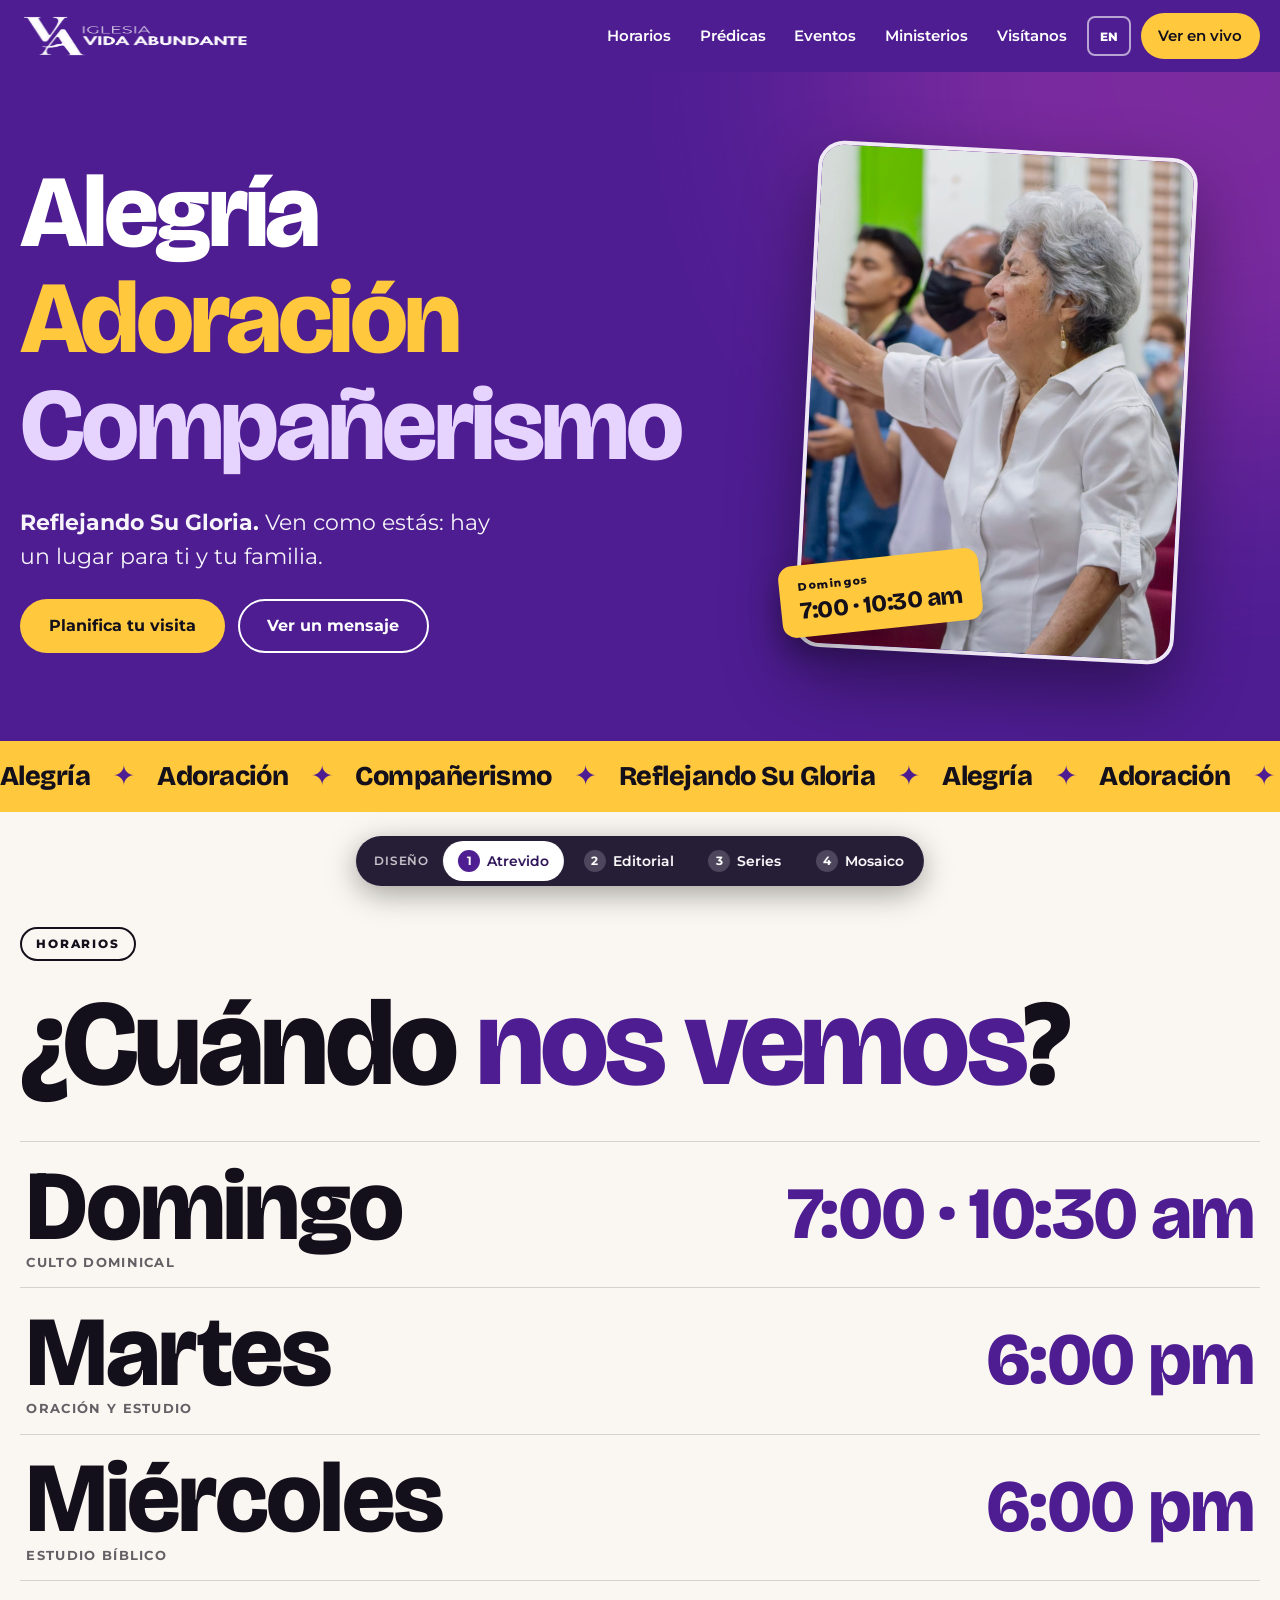
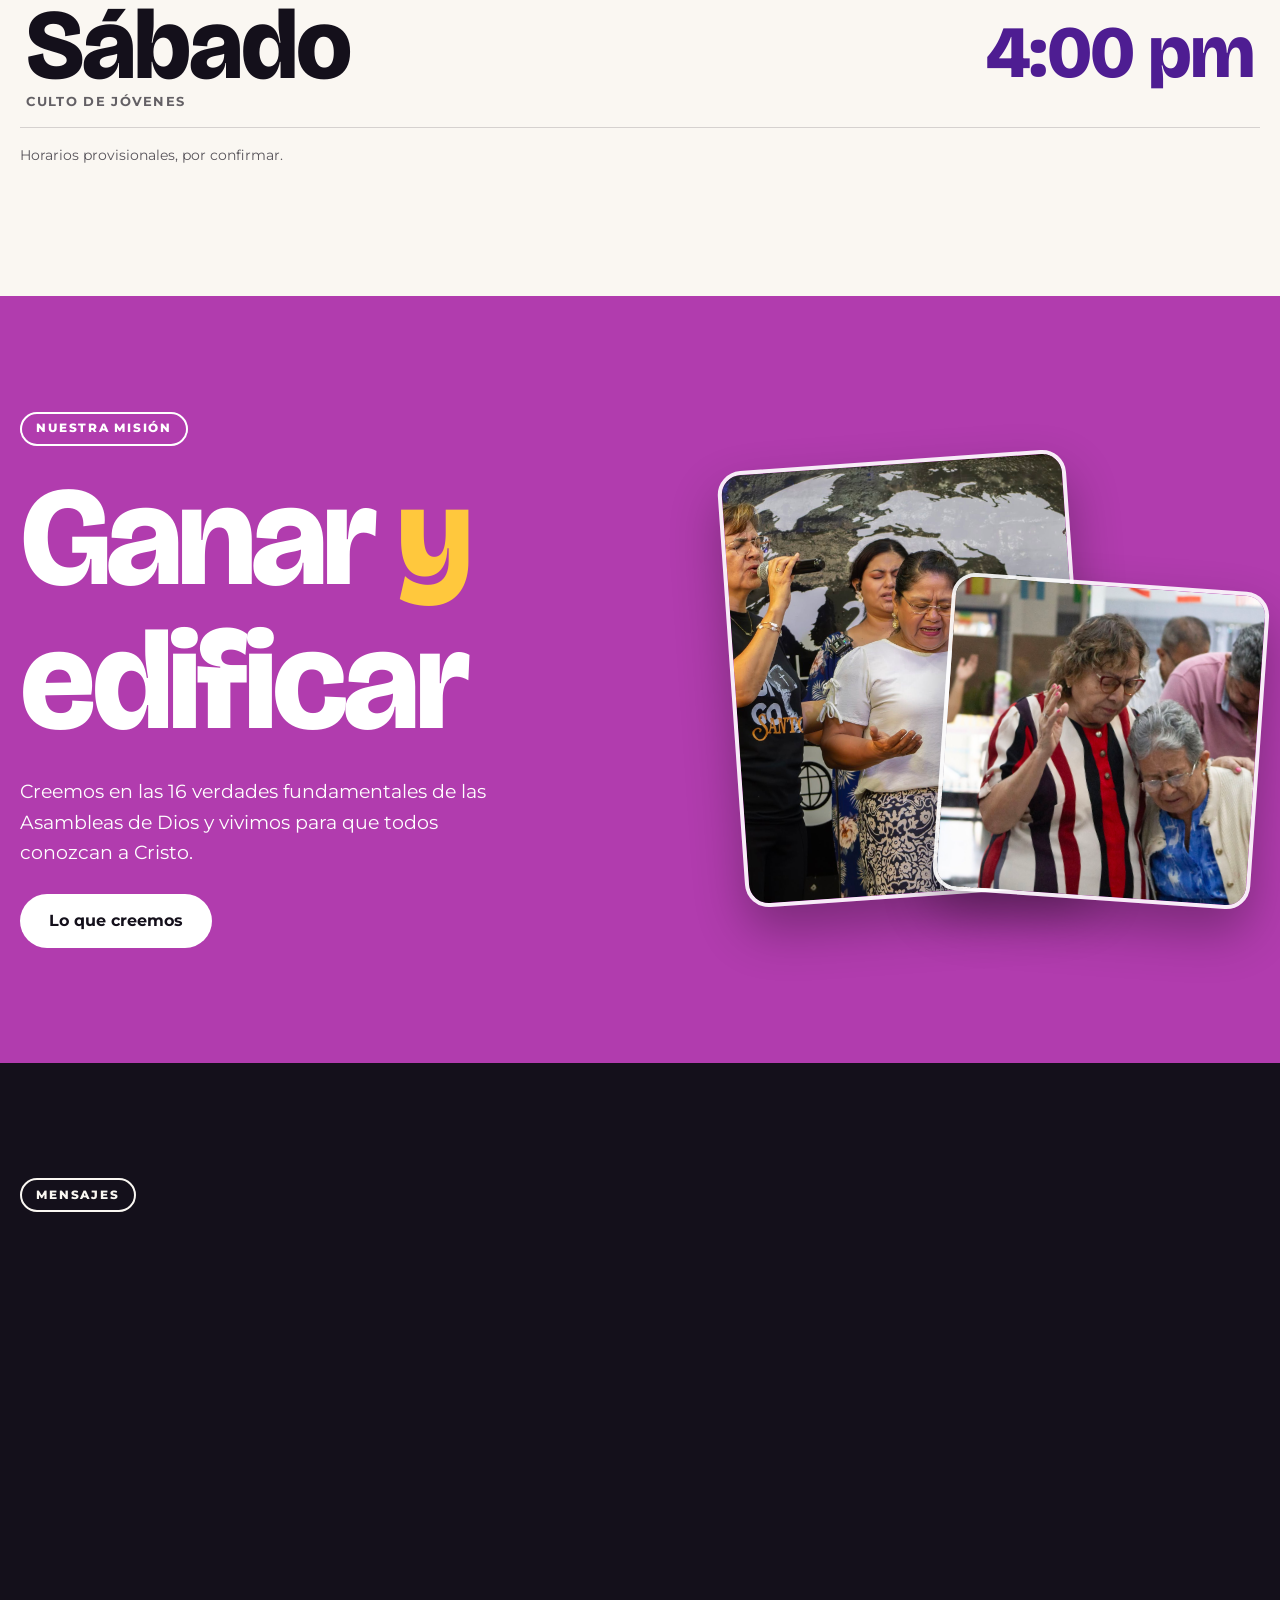
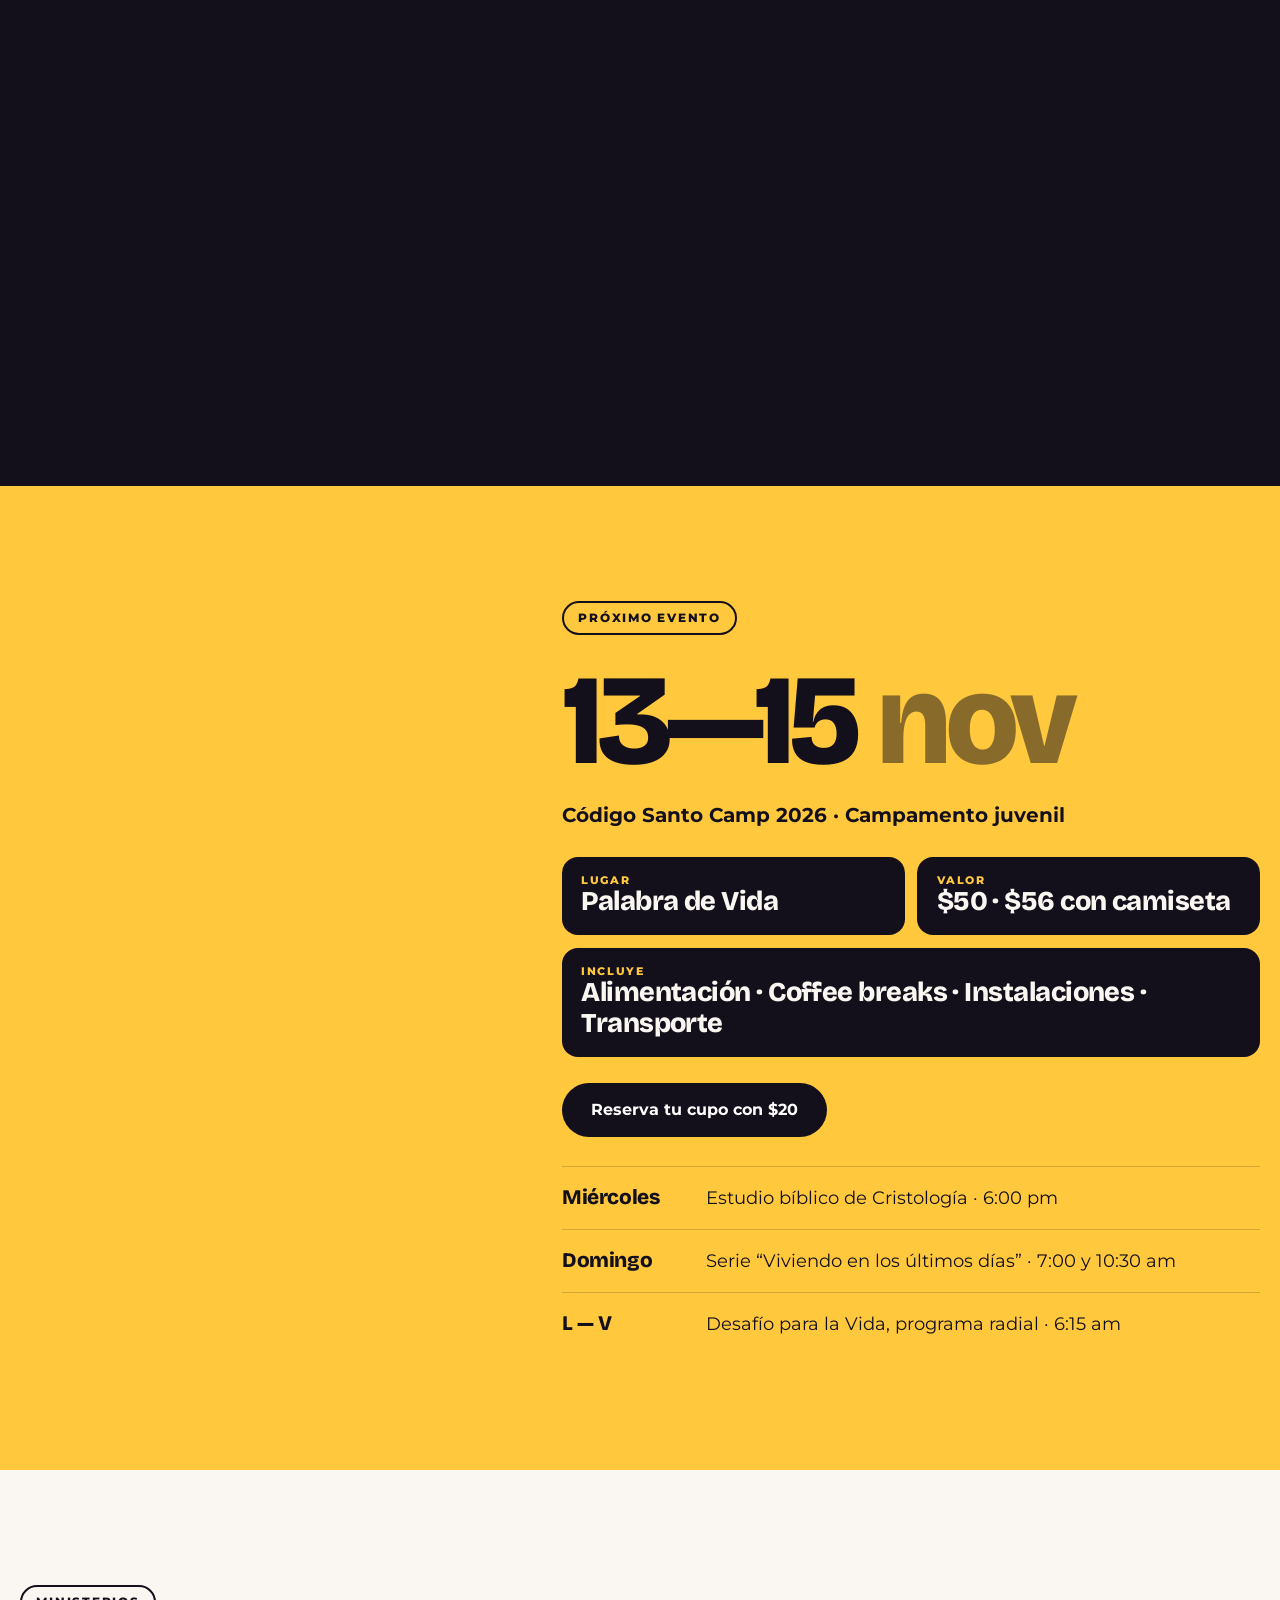
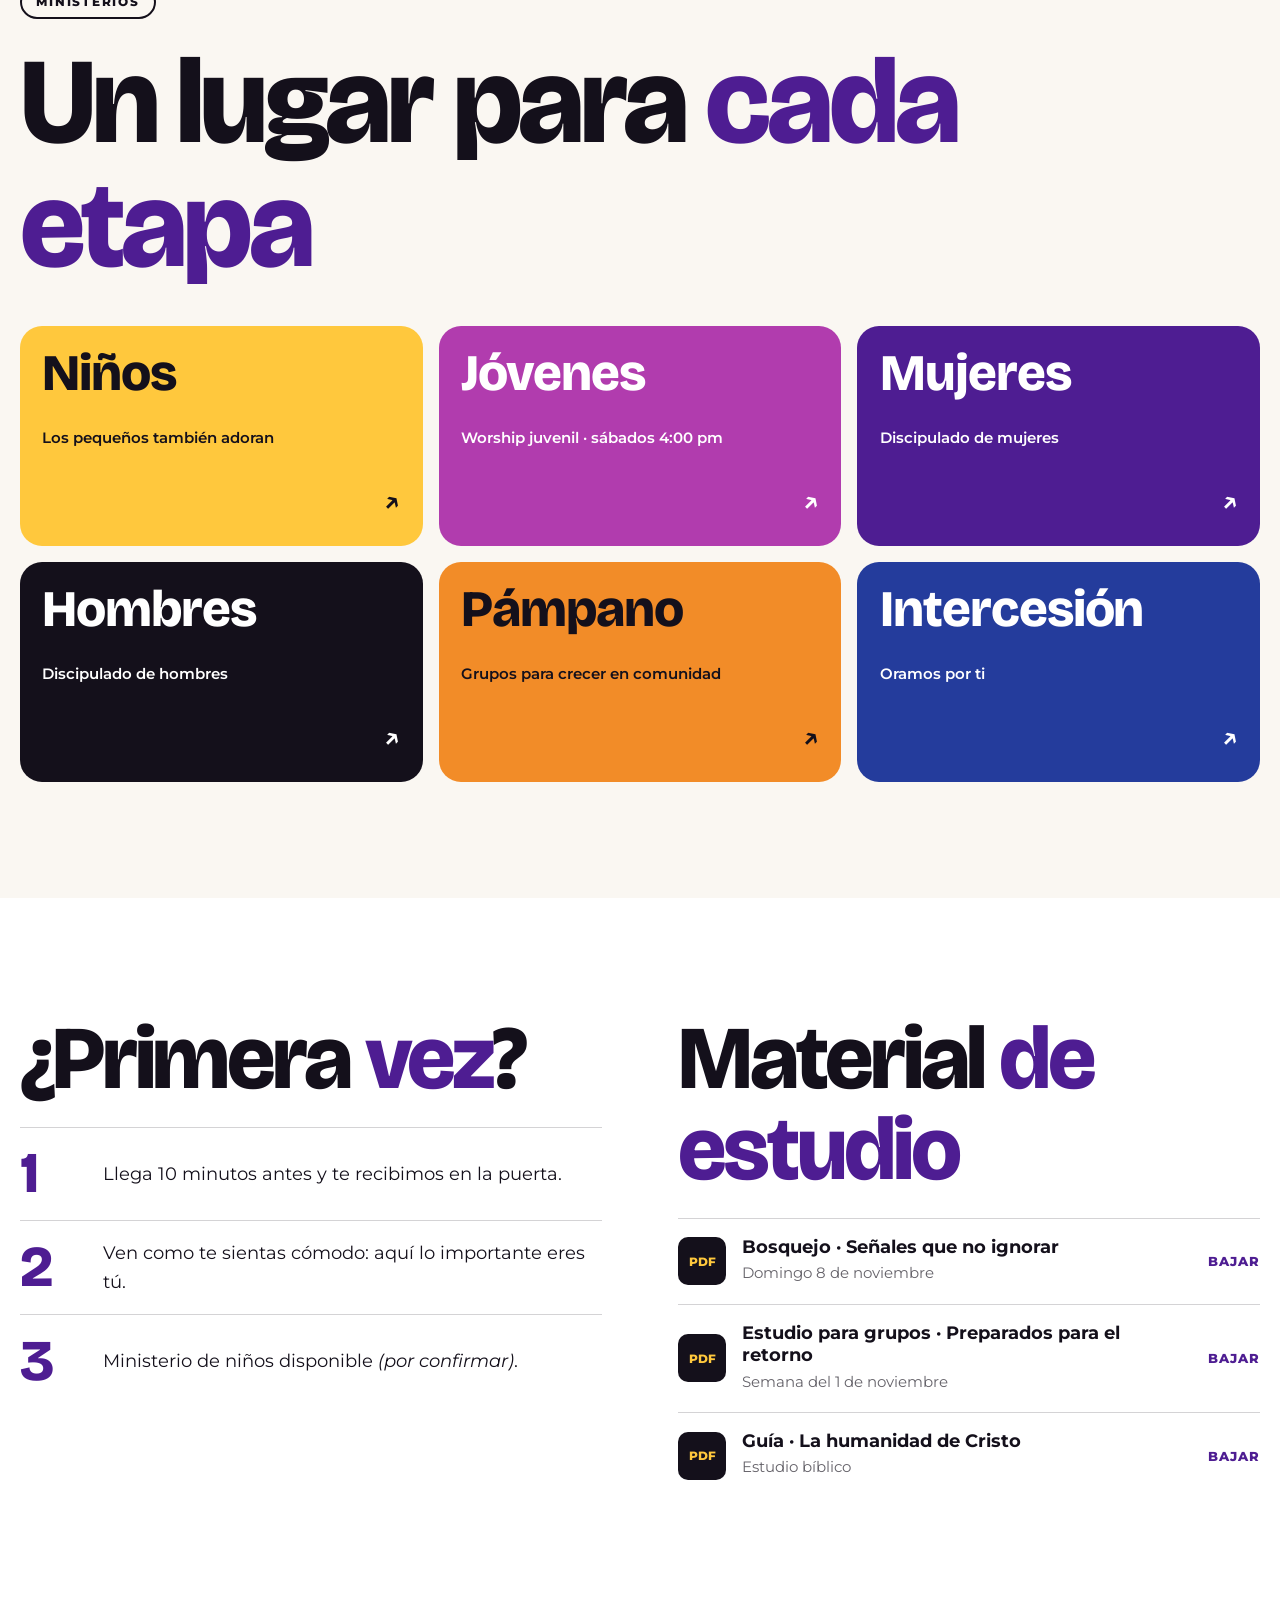
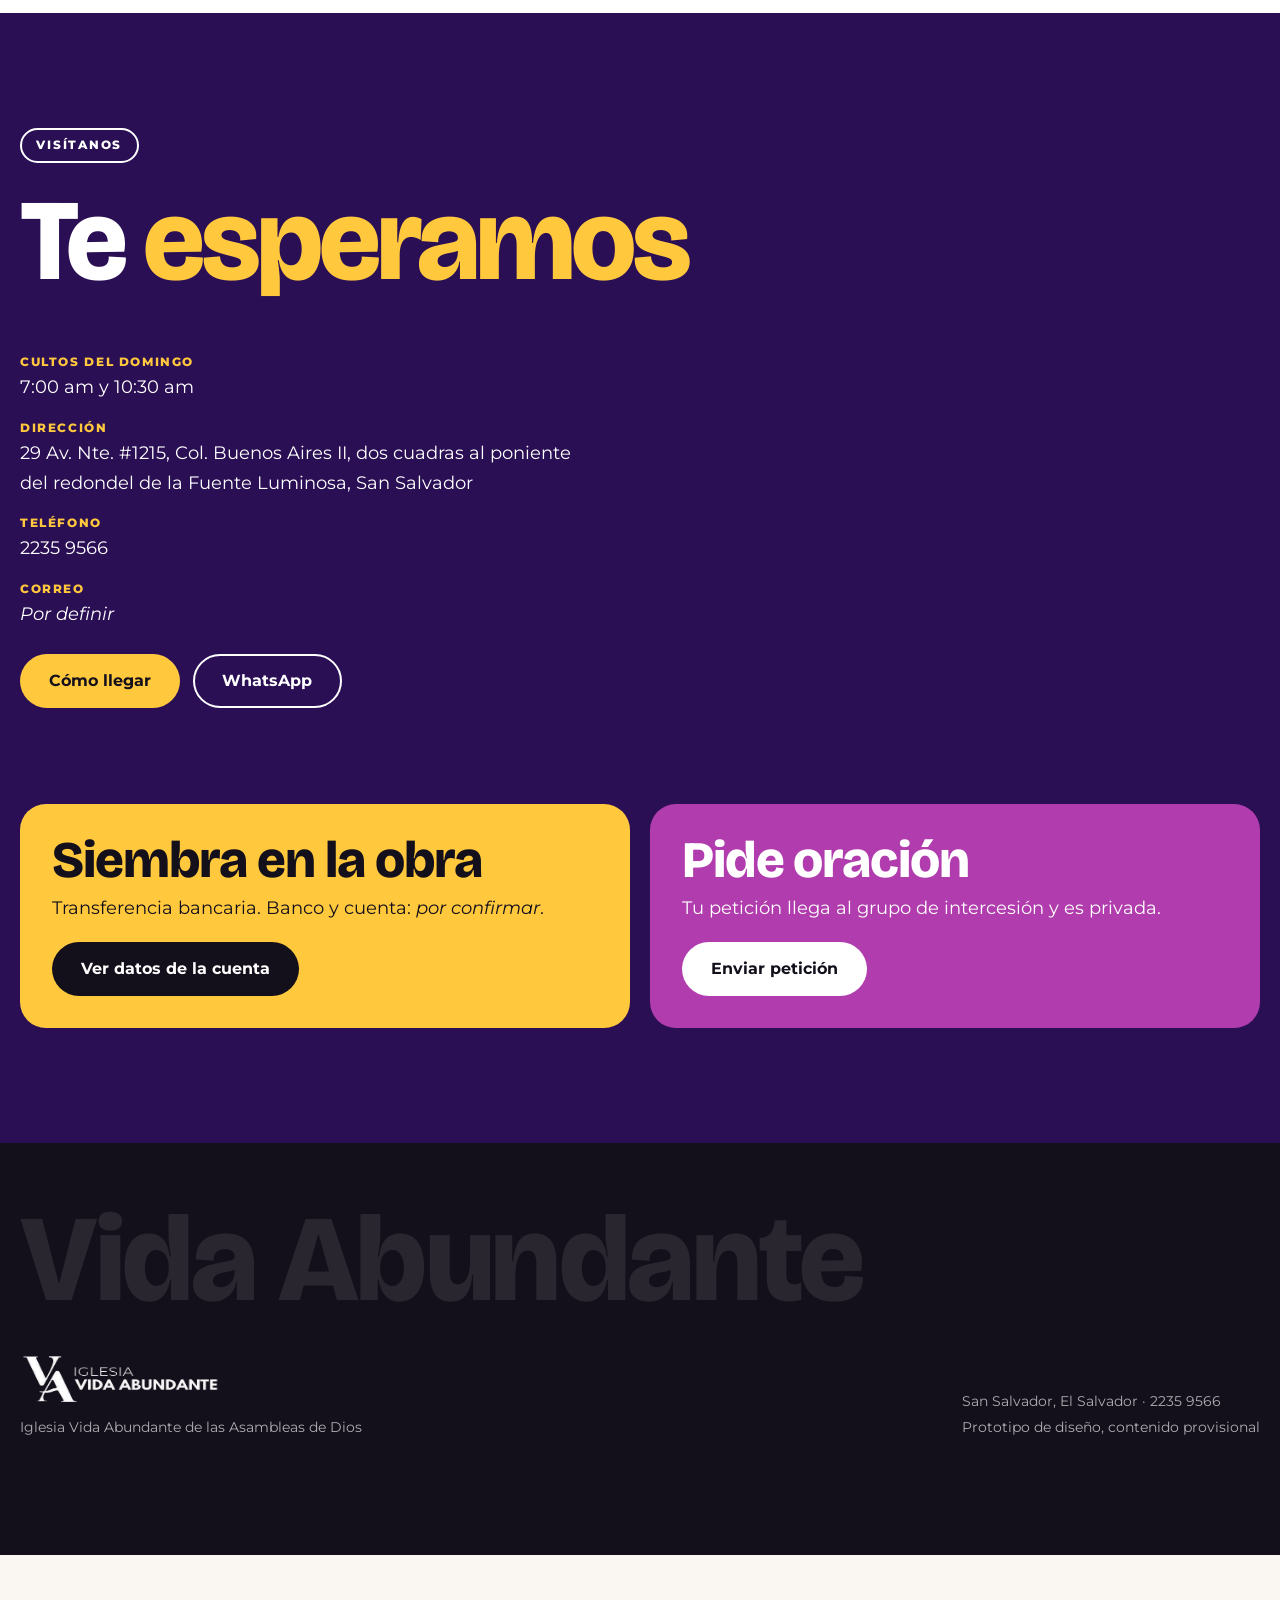
==== commit 6a7a0c83: "Agregar version 4 Mosaico de comunidad y ajustar selector en movil Co-Authored-By: Claude Sonnet 5.5" ====
--- a/index.html
+++ b/index.html
@@ -8,9 +8,9 @@
 <noscript><meta http-equiv="refresh" content="0;url=home-atrevido.html"></noscript>
 <script>
   var v = 'atrevido';
-  try { var s = localStorage.getItem('va-version'); if (['atrevido','editorial','series'].indexOf(s) > -1) v = s; } catch (e) {}
+  try { var s = localStorage.getItem('va-version'); if (['atrevido','editorial','series','mosaico'].indexOf(s) > -1) v = s; } catch (e) {}
   location.replace('home-' + v + '.html');
 </script>
 </head>
-<body><p><a href="home-atrevido.html">Ir a la versión 1</a> · <a href="home-editorial.html">2</a> · <a href="home-series.html">3</a></p></body>
+<body><p><a href="home-atrevido.html">Ir a la versión 1</a> · <a href="home-editorial.html">2</a> · <a href="home-series.html">3</a> · <a href="home-mosaico.html">4</a></p></body>
 </html>
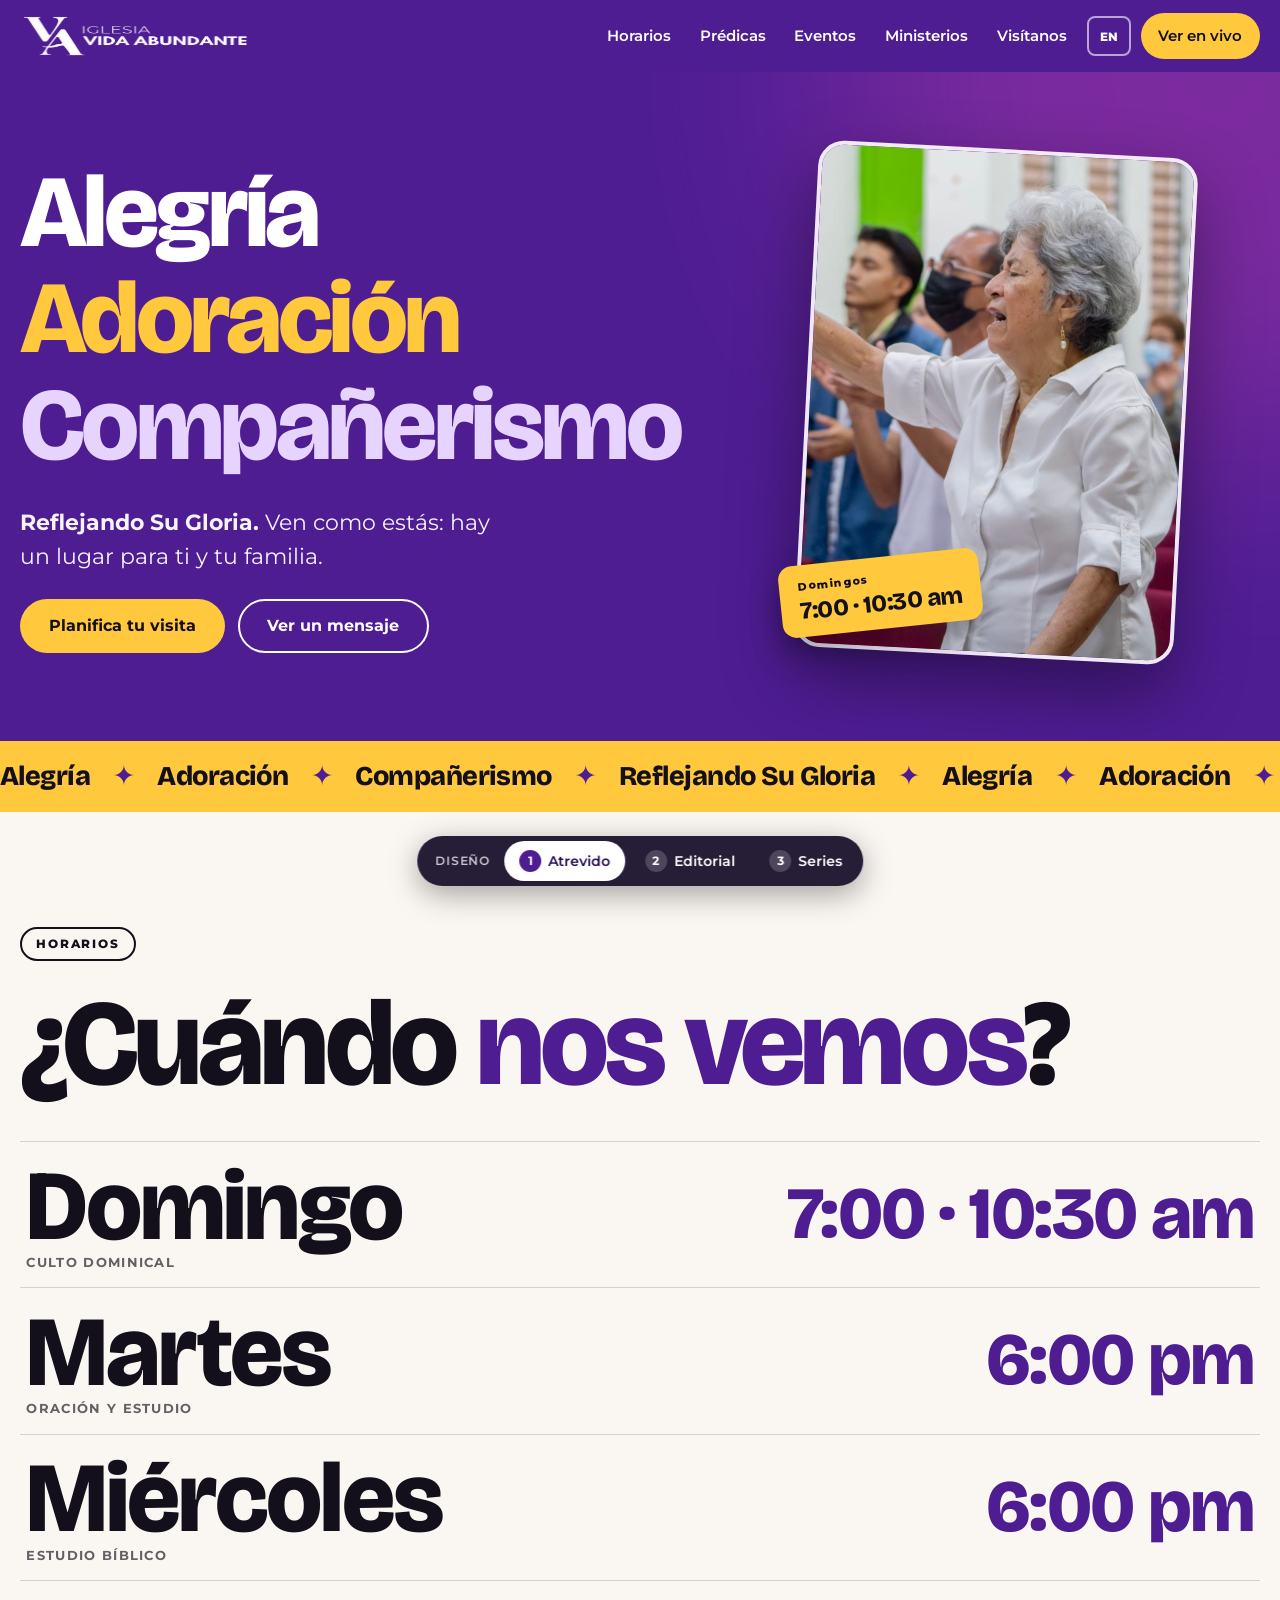
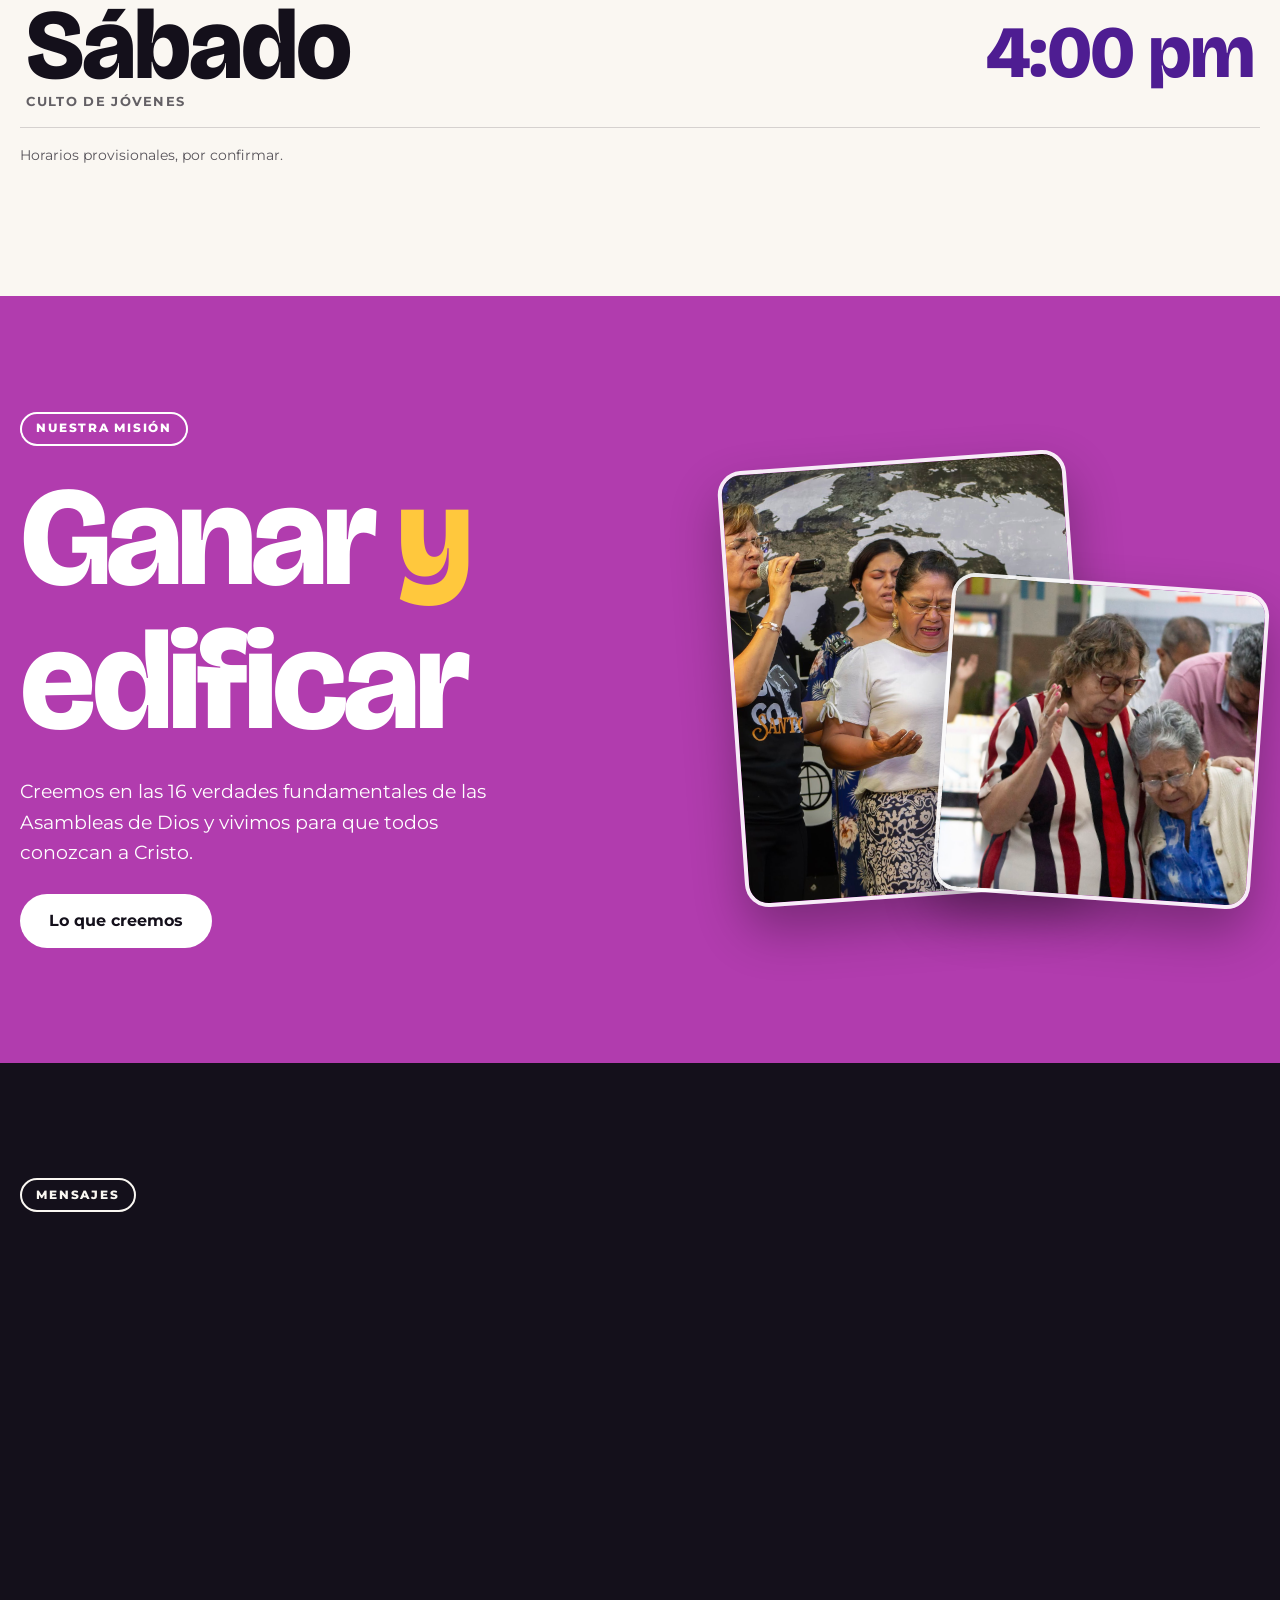
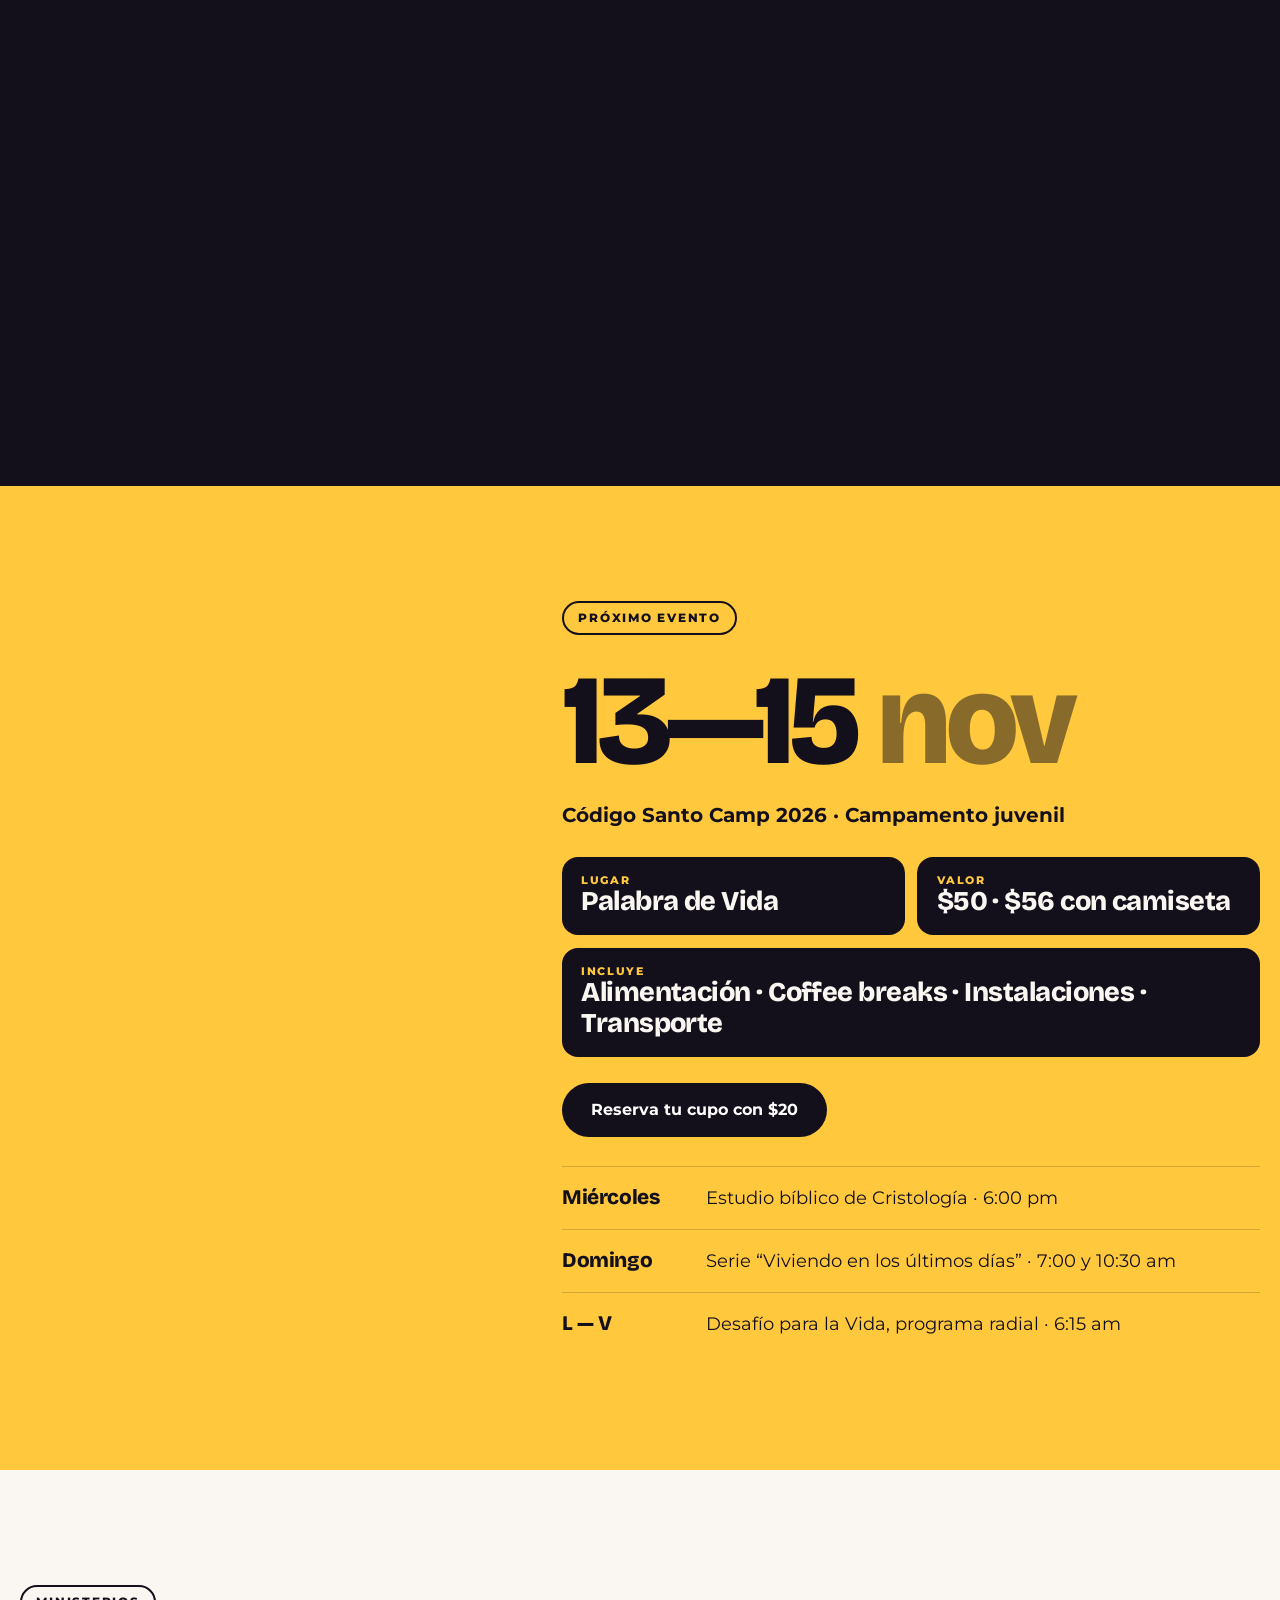
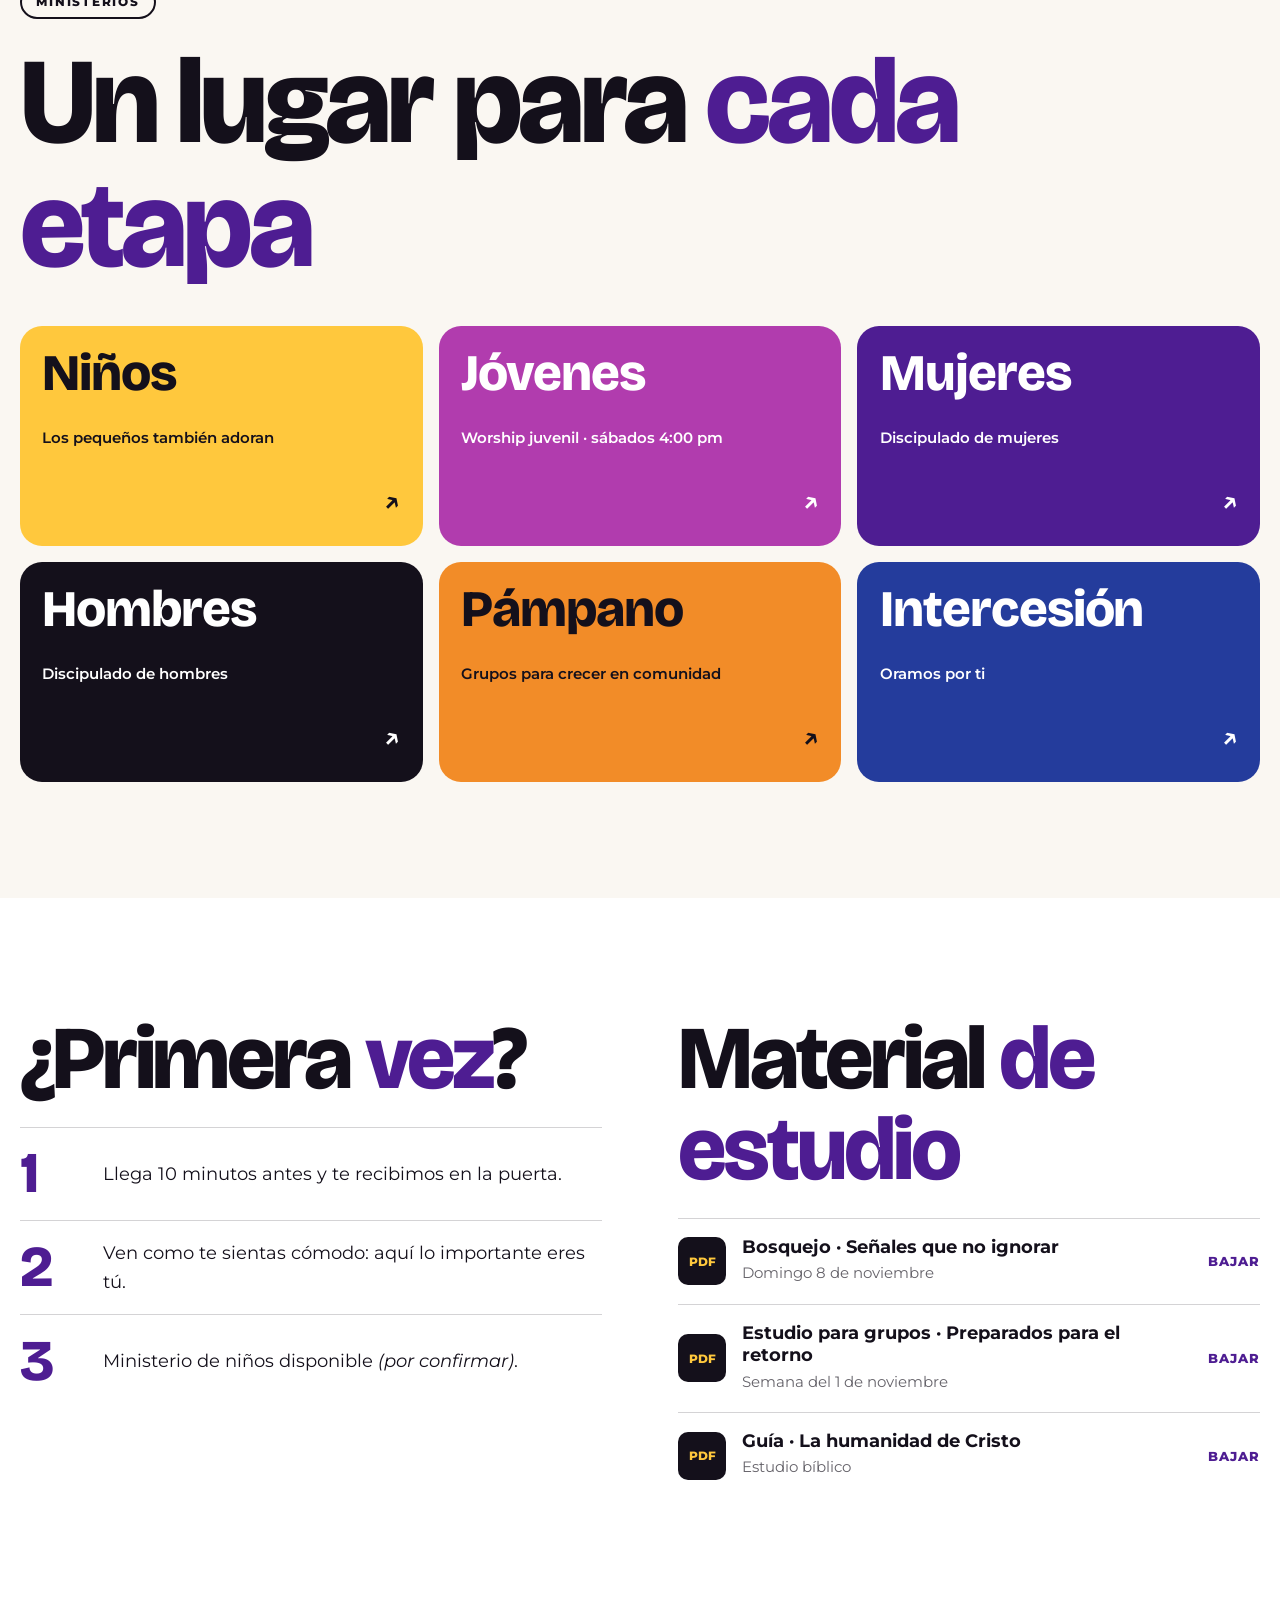
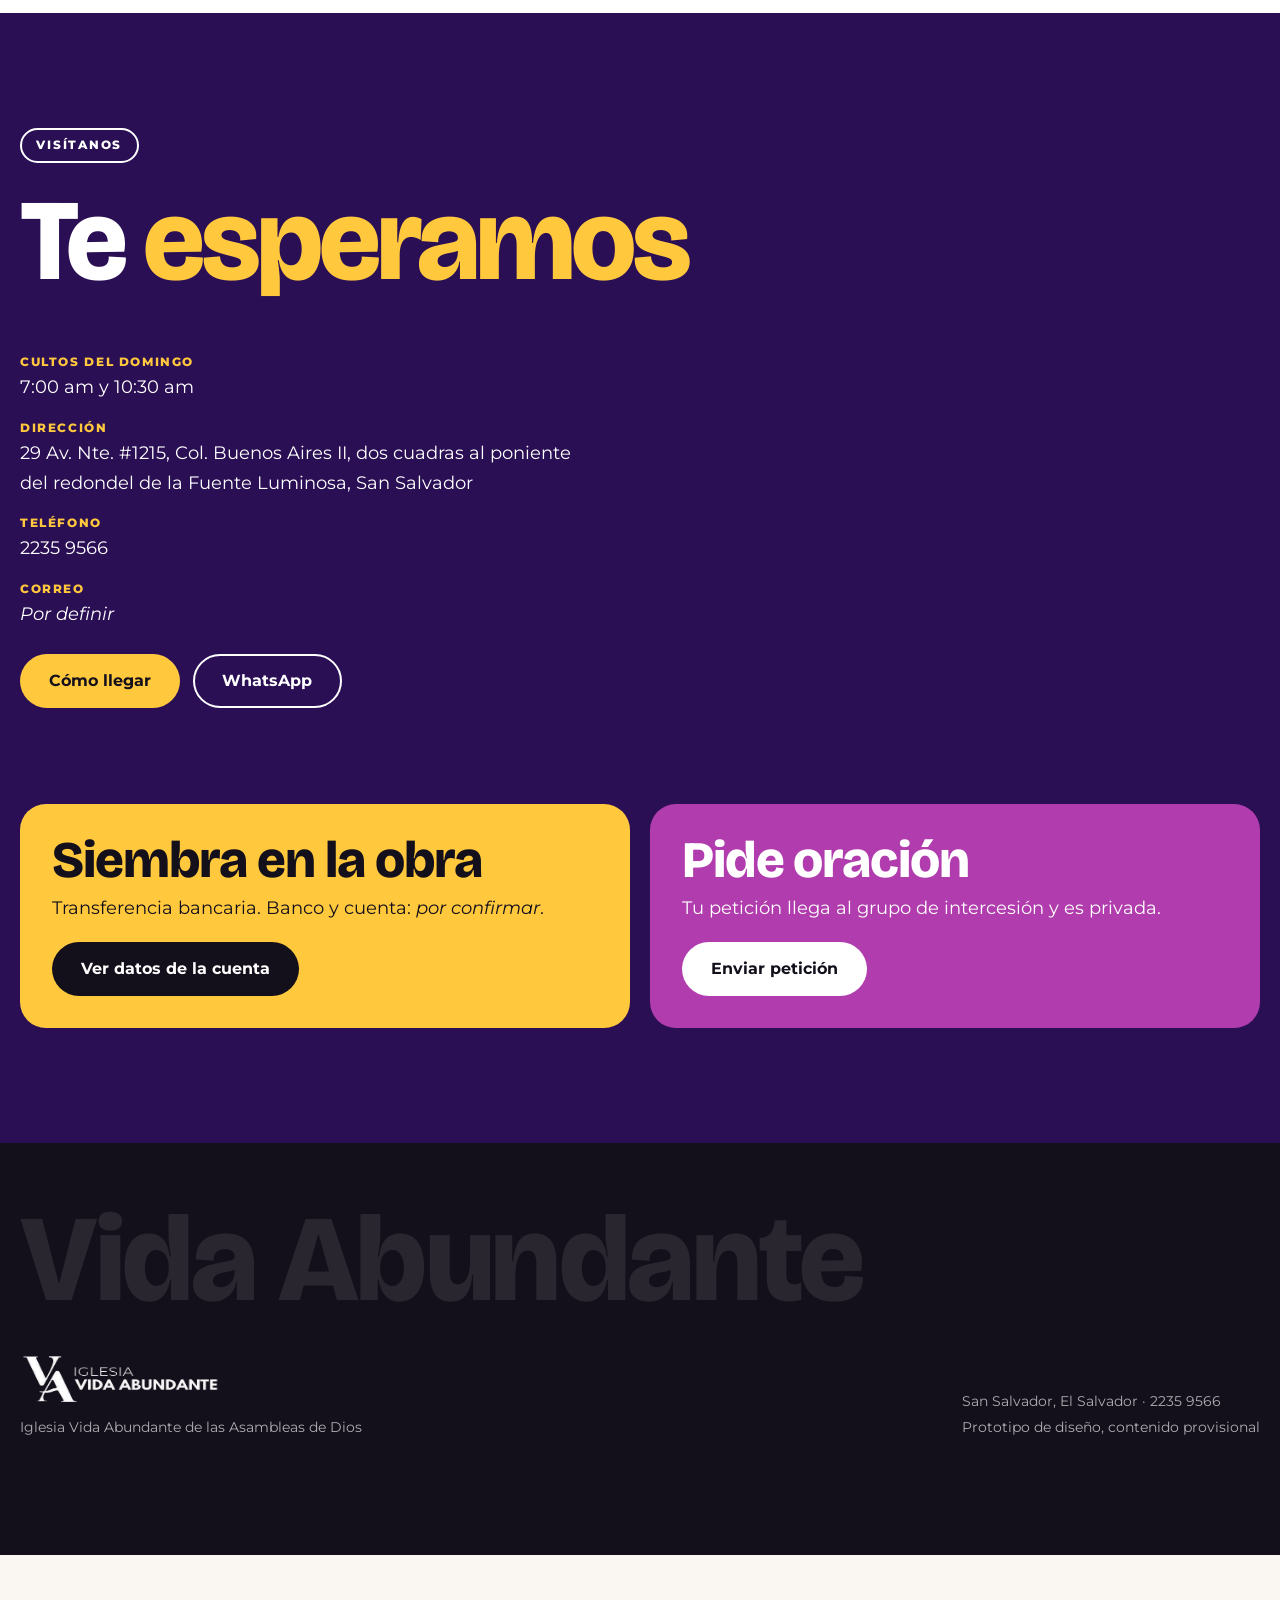
==== commit 5ee266ae: "Quitar Mosaico y rehacer Series como escenario con carrusel, accesos rapidos y series como posters C" ====
--- a/index.html
+++ b/index.html
@@ -8,9 +8,9 @@
 <noscript><meta http-equiv="refresh" content="0;url=home-atrevido.html"></noscript>
 <script>
   var v = 'atrevido';
-  try { var s = localStorage.getItem('va-version'); if (['atrevido','editorial','series','mosaico'].indexOf(s) > -1) v = s; } catch (e) {}
+  try { var s = localStorage.getItem('va-version'); if (['atrevido','editorial','series'].indexOf(s) > -1) v = s; } catch (e) {}
   location.replace('home-' + v + '.html');
 </script>
 </head>
-<body><p><a href="home-atrevido.html">Ir a la versión 1</a> · <a href="home-editorial.html">2</a> · <a href="home-series.html">3</a> · <a href="home-mosaico.html">4</a></p></body>
+<body><p><a href="home-atrevido.html">Ir a la versión 1</a> · <a href="home-editorial.html">2</a> · <a href="home-series.html">3</a></p></body>
 </html>
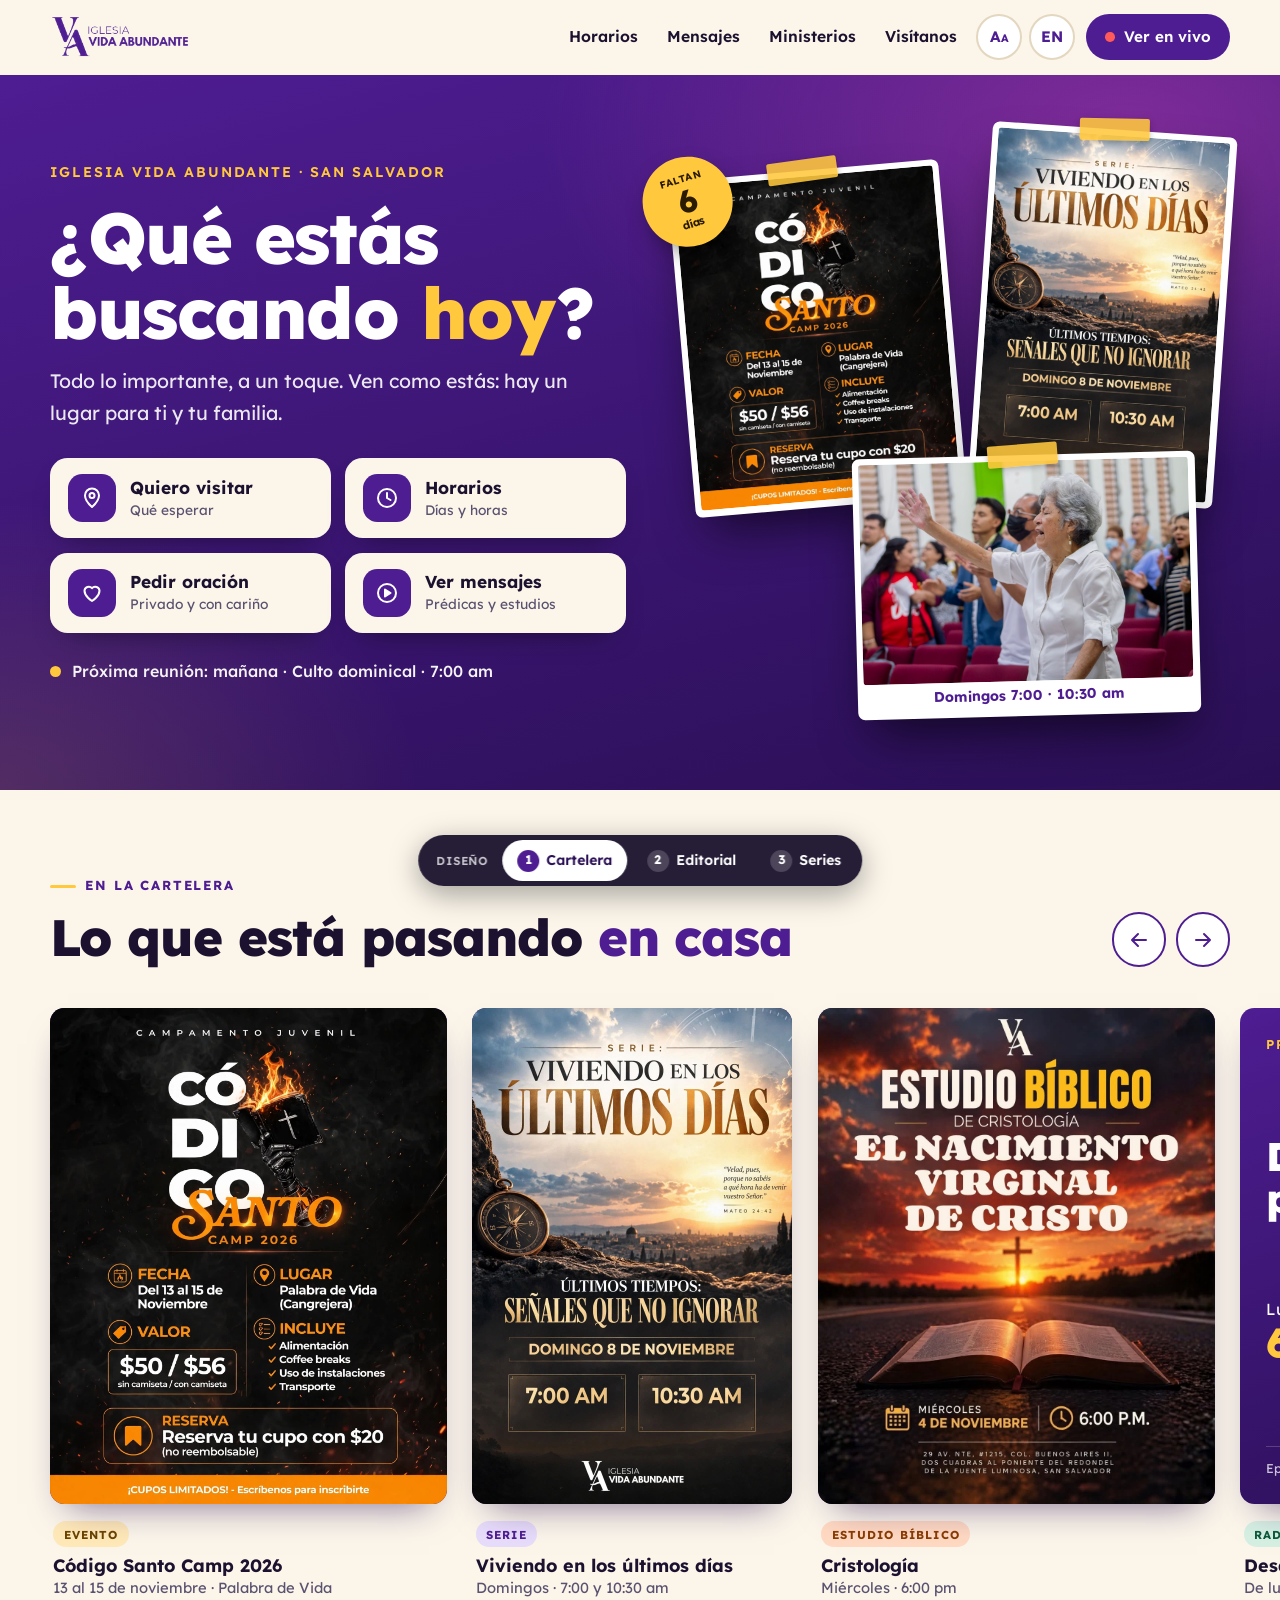
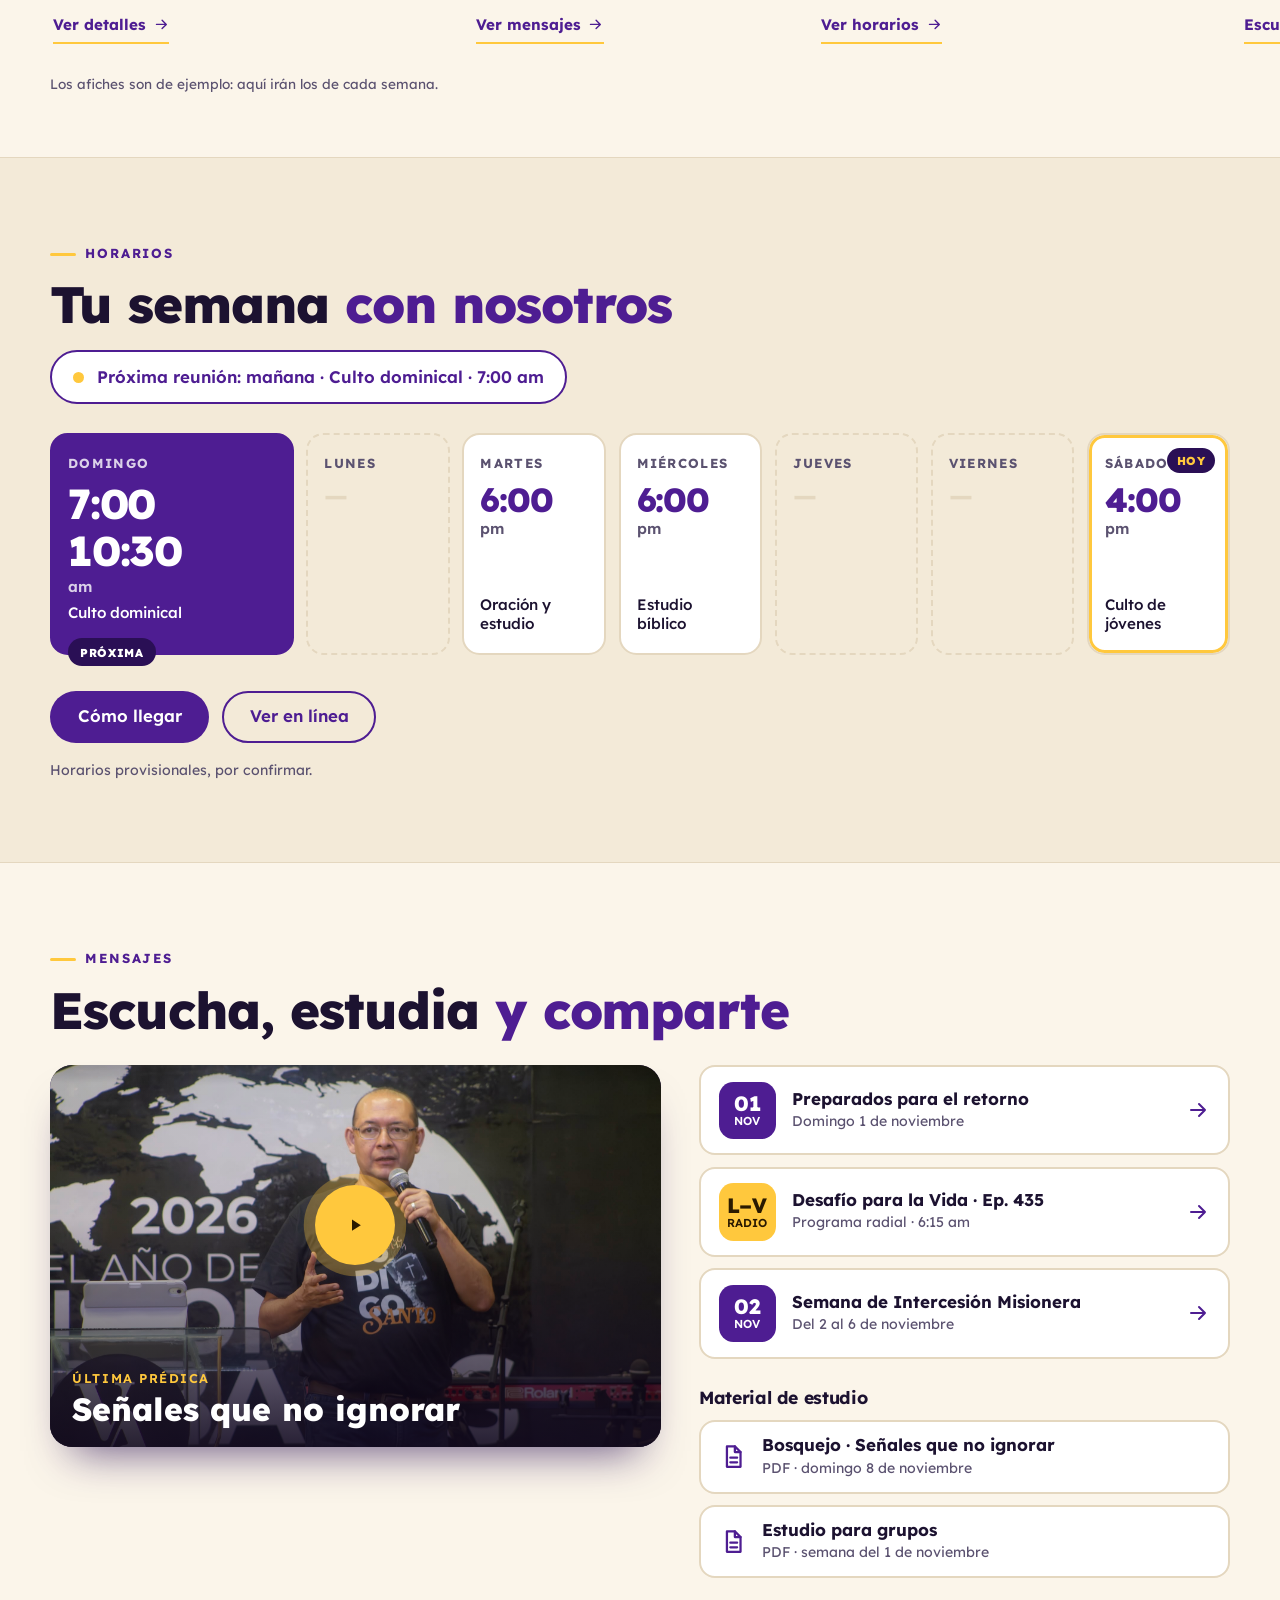
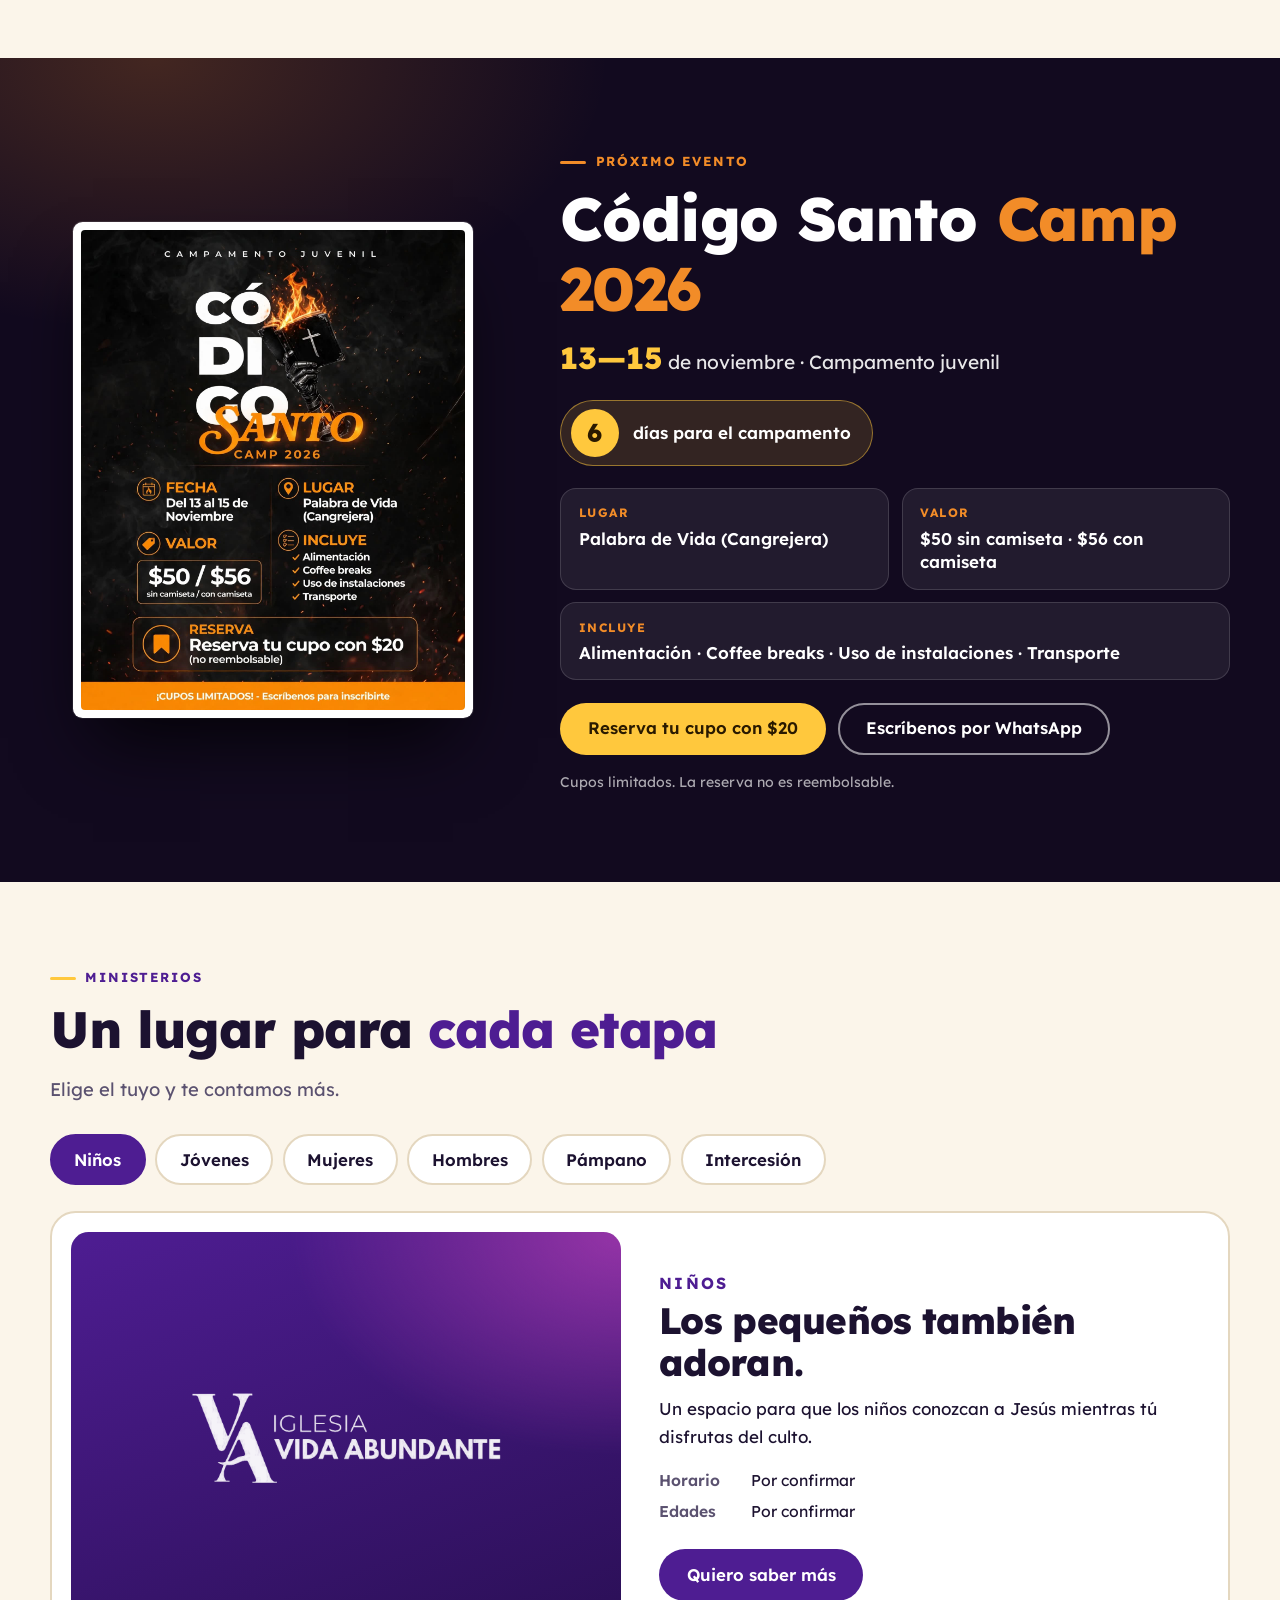
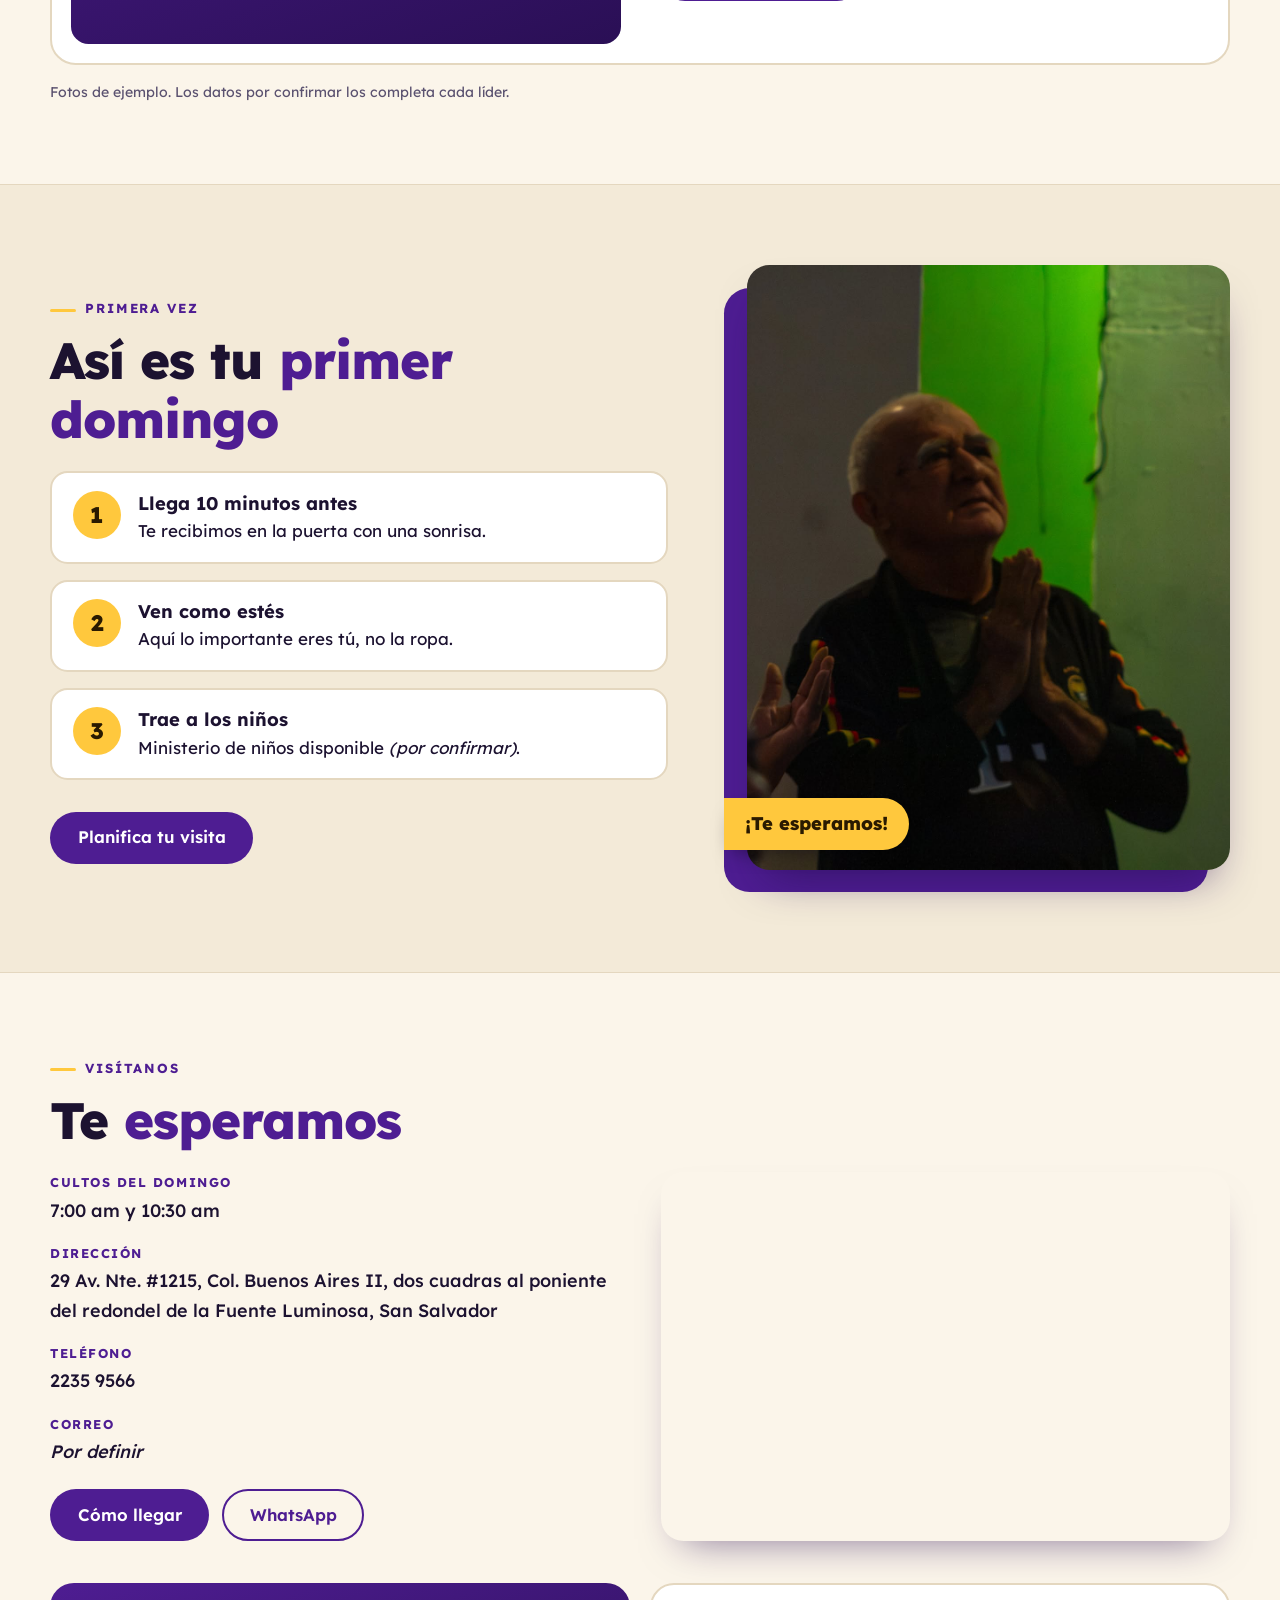
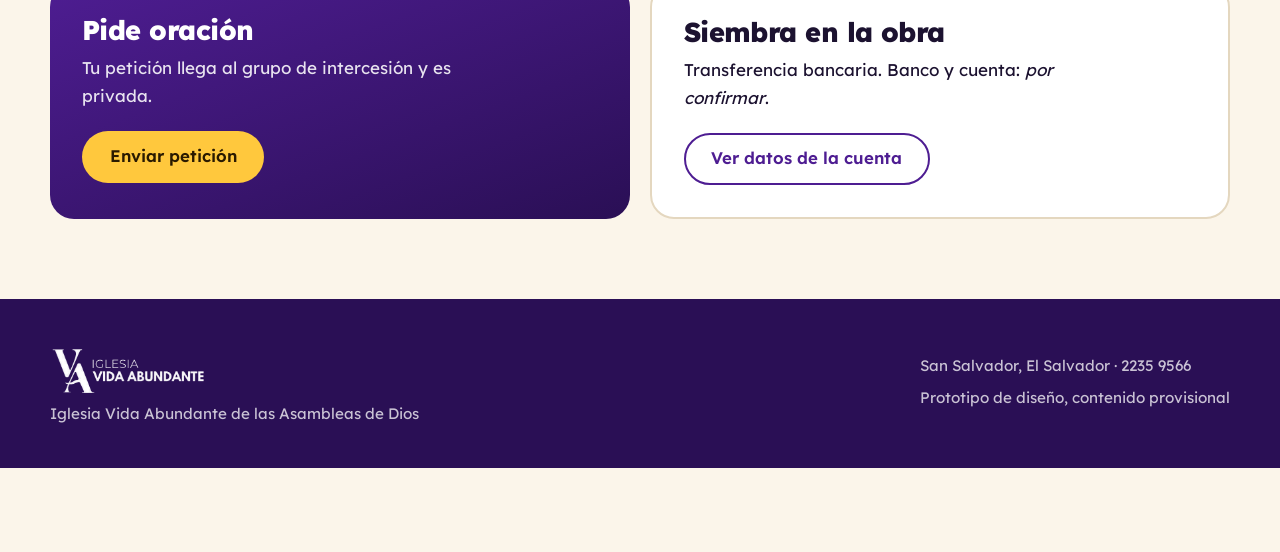
==== commit 164d8bf1: "Reemplazar Atrevido por Cartelera: afiches primero, accesos grandes, semana de horarios y texto ajus" ====
--- a/index.html
+++ b/index.html
@@ -5,12 +5,12 @@
 <meta name="viewport" content="width=device-width,initial-scale=1">
 <meta name="robots" content="noindex,nofollow">
 <title>Vida Abundante · Prototipos</title>
-<noscript><meta http-equiv="refresh" content="0;url=home-atrevido.html"></noscript>
+<noscript><meta http-equiv="refresh" content="0;url=home-cartelera.html"></noscript>
 <script>
-  var v = 'atrevido';
-  try { var s = localStorage.getItem('va-version'); if (['atrevido','editorial','series'].indexOf(s) > -1) v = s; } catch (e) {}
+  var v = 'cartelera';
+  try { var s = localStorage.getItem('va-version'); if (['cartelera','editorial','series'].indexOf(s) > -1) v = s; } catch (e) {}
   location.replace('home-' + v + '.html');
 </script>
 </head>
-<body><p><a href="home-atrevido.html">Ir a la versión 1</a> · <a href="home-editorial.html">2</a> · <a href="home-series.html">3</a></p></body>
+<body><p><a href="home-cartelera.html">Ir a la versión 1</a> · <a href="home-editorial.html">2</a> · <a href="home-series.html">3</a></p></body>
 </html>
